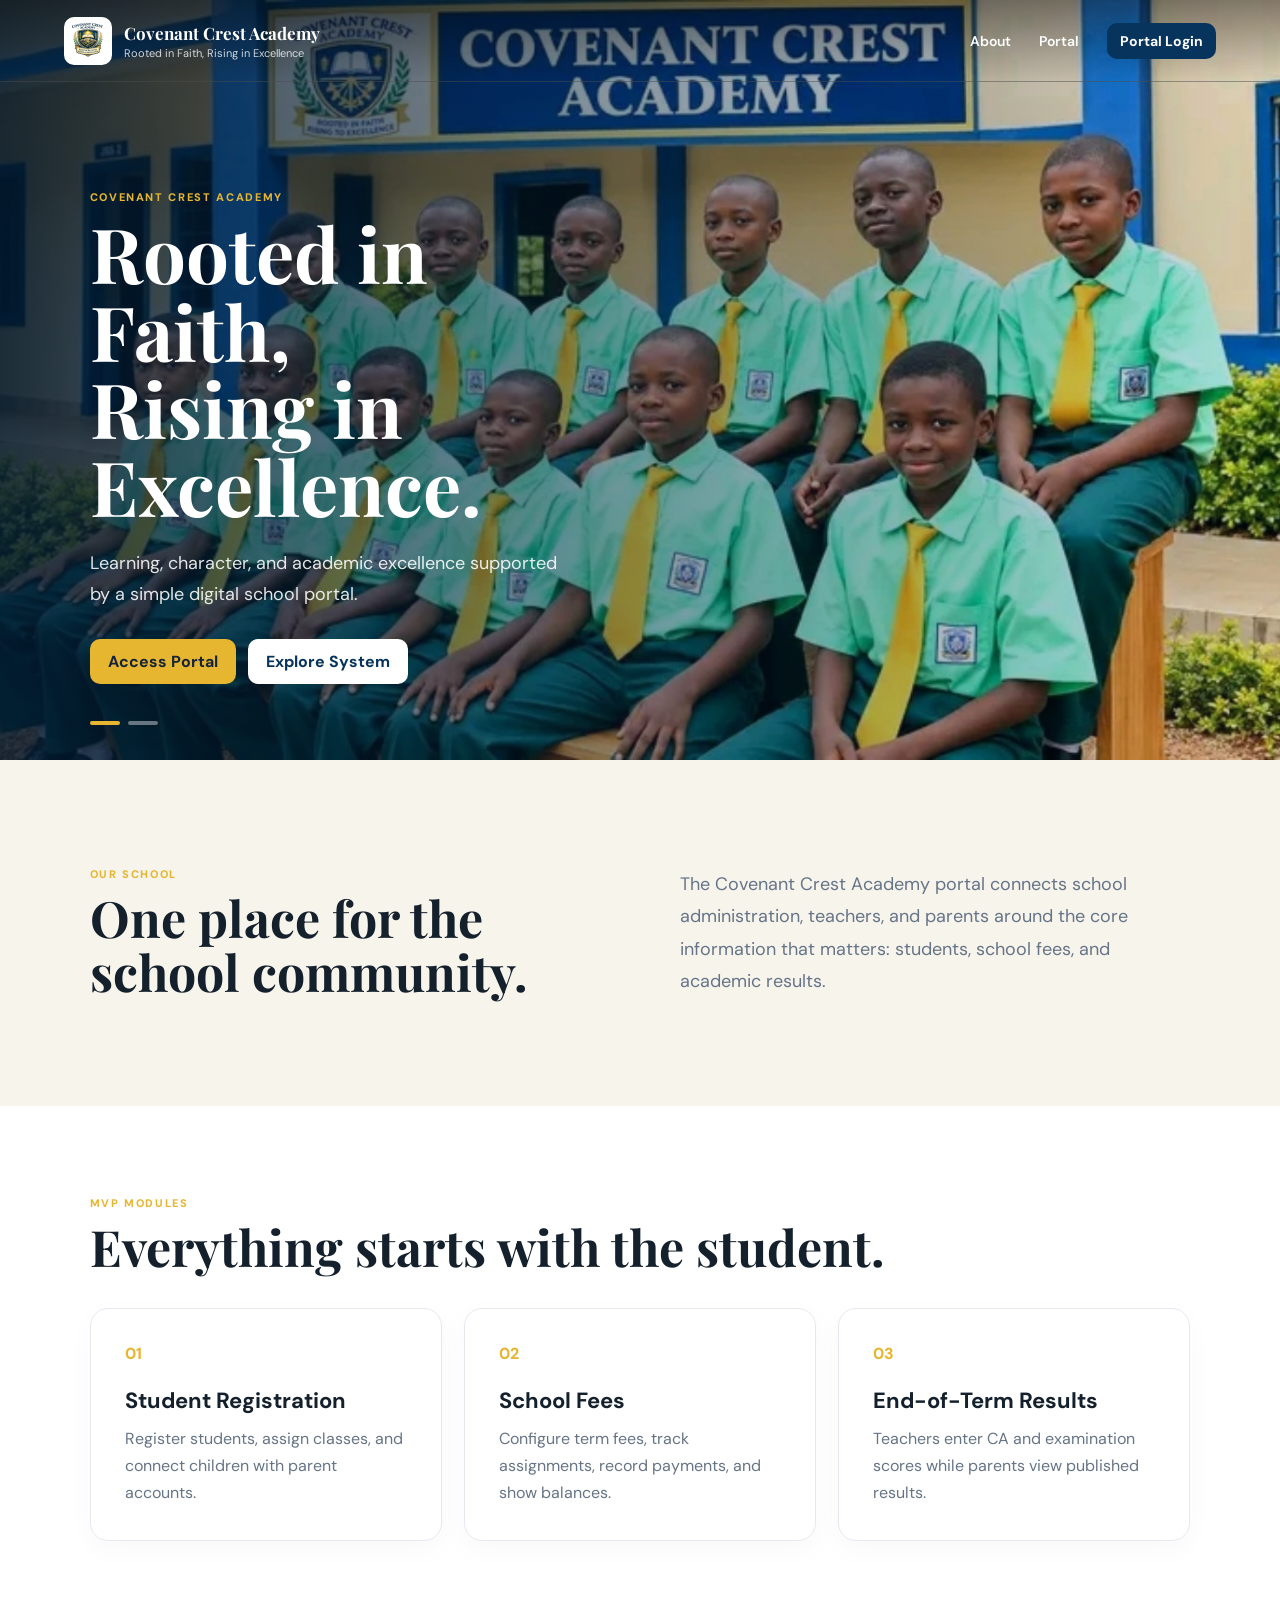
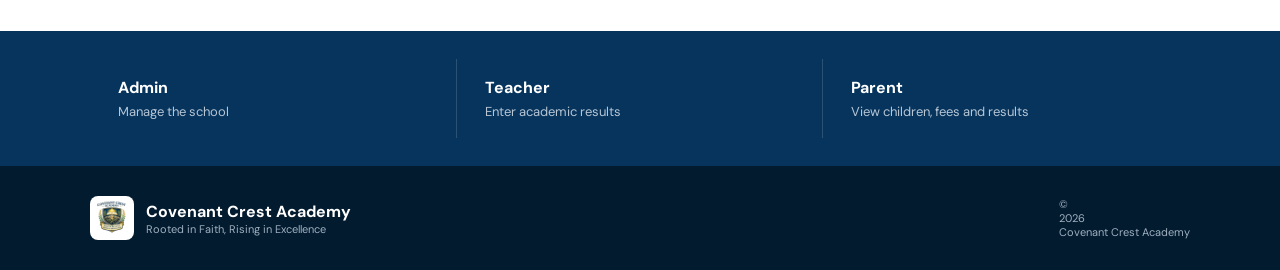
==== index.html @ 93a81a93 "second commit" ====
<!doctype html>
<html lang="en">
<head>
  <meta charset="UTF-8">
  <meta name="viewport" content="width=device-width, initial-scale=1.0">
  <meta name="description" content="Covenant Crest Academy — Rooted in Faith, Rising in Excellence.">
  <title>Covenant Crest Academy</title>
  <link rel="stylesheet" href="./src/css/styles.css">
</head>
<body>
  <header class="site-header">
    <a class="brand" href="./index.html">
      <img src="./public/images/logo.jpg" alt="Covenant Crest Academy logo">
      <span>
        <strong>Covenant Crest Academy</strong>
        <small>Rooted in Faith, Rising in Excellence</small>
      </span>
    </a>
    <nav>
      <a href="#about">About</a>
      <a href="#features">Portal</a>
      <a class="btn btn-primary btn-sm" href="./login.html">Portal Login</a>
    </nav>
  </header>

  <main>
    <section class="hero">
      <div class="hero-slides">
        <div class="hero-slide active">
          <img src="./public/images/hero/hero-1.jpg" alt="Covenant Crest Academy students">
        </div>
        <div class="hero-slide">
          <img src="./public/images/hero/hero-2.jpg" alt="Covenant Crest Academy students in class">
        </div>
      </div>
      <div class="hero-overlay"></div>
      <div class="hero-content">
        <p class="eyebrow">Covenant Crest Academy</p>
        <h1>Rooted in Faith,<br>Rising in Excellence.</h1>
        <p>Learning, character, and academic excellence supported by a simple digital school portal.</p>
        <div class="hero-actions">
          <a class="btn btn-gold" href="./login.html">Access Portal</a>
          <a class="btn btn-light" href="#features">Explore System</a>
        </div>
      </div>
      <div class="hero-dots" aria-label="Hero slides">
        <button class="active" data-slide="0" aria-label="Slide 1"></button>
        <button data-slide="1" aria-label="Slide 2"></button>
      </div>
    </section>

    <section id="about" class="section intro">
      <div>
        <p class="eyebrow">Our school</p>
        <h2>One place for the school community.</h2>
      </div>
      <p>The Covenant Crest Academy portal connects school administration, teachers, and parents around the core information that matters: students, school fees, and academic results.</p>
    </section>

    <section id="features" class="section">
      <div class="section-heading">
        <p class="eyebrow">MVP Modules</p>
        <h2>Everything starts with the student.</h2>
      </div>
      <div class="feature-grid">
        <article class="feature-card">
          <span>01</span>
          <h3>Student Registration</h3>
          <p>Register students, assign classes, and connect children with parent accounts.</p>
        </article>
        <article class="feature-card">
          <span>02</span>
          <h3>School Fees</h3>
          <p>Configure term fees, track assignments, record payments, and show balances.</p>
        </article>
        <article class="feature-card">
          <span>03</span>
          <h3>End-of-Term Results</h3>
          <p>Teachers enter CA and examination scores while parents view published results.</p>
        </article>
      </div>
    </section>

    <section class="section role-strip">
      <div>
        <strong>Admin</strong>
        <span>Manage the school</span>
      </div>
      <div>
        <strong>Teacher</strong>
        <span>Enter academic results</span>
      </div>
      <div>
        <strong>Parent</strong>
        <span>View children, fees and results</span>
      </div>
    </section>
  </main>

  <footer class="site-footer">
    <img src="./public/images/logo.jpg" alt="">
    <div>
      <strong>Covenant Crest Academy</strong>
      <span>Rooted in Faith, Rising in Excellence</span>
    </div>
    <span class="footer-copy">© <span id="year"></span> Covenant Crest Academy</span>
  </footer>

  <script type="module">
    document.getElementById("year").textContent = new Date().getFullYear();
    const slides = [...document.querySelectorAll(".hero-slide")];
    const dots = [...document.querySelectorAll(".hero-dots button")];
    let current = 0;
    function showSlide(index) {
      current = index;
      slides.forEach((s, i) => s.classList.toggle("active", i === index));
      dots.forEach((d, i) => d.classList.toggle("active", i === index));
    }
    dots.forEach((dot, i) => dot.addEventListener("click", () => showSlide(i)));
    setInterval(() => showSlide((current + 1) % slides.length), 6000);
  </script>
</body>
</html>
---- src/css/styles.css ----
@import url('https://fonts.googleapis.com/css2?family=DM+Sans:wght@400;500;600;700&family=Playfair+Display:wght@600;700&display=swap');

:root{
  --navy:#06345d; --navy-2:#092b49; --blue:#0d5ca8; --gold:#e7b631;
  --gold-2:#f4d36b; --green:#16815d; --cream:#f7f4ec; --ink:#14202c;
  --muted:#667487; --line:#e5e9ef; --white:#fff; --danger:#b42318;
  --shadow:0 18px 50px rgba(6,52,93,.10); --radius:18px;
}
*{box-sizing:border-box}
html{scroll-behavior:smooth}
body{margin:0;font-family:"DM Sans",sans-serif;color:var(--ink);background:#fff}
a{text-decoration:none;color:inherit}
button,input,select,textarea{font:inherit}
button{cursor:pointer}
.site-header{height:82px;display:flex;align-items:center;justify-content:space-between;padding:0 5vw;border-bottom:1px solid rgba(255,255,255,.15);position:absolute;top:0;left:0;right:0;z-index:20;color:#fff;background:linear-gradient(180deg,rgba(0,0,0,.42),transparent)}
.brand,.auth-brand,.sidebar-brand{display:flex;align-items:center;gap:12px}
.brand img{width:48px;height:48px;object-fit:cover;border-radius:10px}
.brand strong{display:block;font-family:"Playfair Display",serif;font-size:17px}
.brand small{display:block;font-size:11px;opacity:.8;margin-top:2px}
.site-header nav{display:flex;align-items:center;gap:28px;font-size:14px;font-weight:600}
.btn{border:0;border-radius:10px;padding:12px 18px;font-weight:700;display:inline-flex;justify-content:center;align-items:center;gap:8px;transition:.2s}
.btn:hover{transform:translateY(-1px)}
.btn-sm{padding:9px 13px}
.btn-block{width:100%}
.btn-primary{background:var(--navy);color:#fff}
.btn-gold{background:var(--gold);color:#152438}
.btn-light{background:#fff;color:var(--navy)}
.hero{height:min(760px,88vh);min-height:620px;position:relative;overflow:hidden;background:var(--navy)}
.hero-slides,.hero-slide,.hero-slide img{position:absolute;inset:0;width:100%;height:100%}
.hero-slide{opacity:0;transition:opacity .7s ease}
.hero-slide.active{opacity:1}
.hero-slide img{object-fit:cover;object-position:center}
.hero-overlay{position:absolute;inset:0;background:linear-gradient(90deg,rgba(2,26,48,.86),rgba(2,26,48,.46) 48%,rgba(2,26,48,.12))}
.hero-content{position:relative;z-index:3;max-width:650px;padding:190px 7vw 80px;color:#fff}
.eyebrow{text-transform:uppercase;letter-spacing:.15em;font-size:11px;font-weight:800;color:var(--gold);margin:0 0 10px}
.hero h1{font:700 clamp(44px,6vw,76px)/1.02 "Playfair Display",serif;margin:0 0 24px}
.hero p:not(.eyebrow){font-size:18px;line-height:1.7;max-width:580px;color:rgba(255,255,255,.88)}
.hero-actions{display:flex;gap:12px;margin-top:30px}
.hero-dots{position:absolute;z-index:5;bottom:35px;left:7vw;display:flex;gap:8px}
.hero-dots button{width:30px;height:4px;border:0;border-radius:20px;background:rgba(255,255,255,.4);padding:0}
.hero-dots button.active{background:var(--gold)}
.section{padding:90px 7vw}
.intro{display:grid;grid-template-columns:1fr 1fr;gap:80px;align-items:center;background:var(--cream)}
.intro h2,.section-heading h2{font:700 clamp(32px,4vw,50px)/1.08 "Playfair Display",serif;margin:0}
.intro>p{font-size:18px;line-height:1.8;color:var(--muted)}
.section-heading{margin-bottom:34px}
.section-heading.compact{margin:40px 0 20px}
.feature-grid{display:grid;grid-template-columns:repeat(3,1fr);gap:22px}
.feature-card{border:1px solid var(--line);border-radius:var(--radius);padding:34px;box-shadow:0 8px 28px rgba(0,0,0,.03)}
.feature-card>span{color:var(--gold);font-weight:800}
.feature-card h3{font-size:22px;margin:22px 0 10px}
.feature-card p{color:var(--muted);line-height:1.7;margin:0}
.role-strip{padding-top:28px;padding-bottom:28px;background:var(--navy);color:#fff;display:grid;grid-template-columns:repeat(3,1fr)}
.role-strip div{padding:18px 28px;border-right:1px solid rgba(255,255,255,.15)}
.role-strip div:last-child{border:0}
.role-strip strong,.role-strip span{display:block}
.role-strip span{color:#b7c6d5;font-size:13px;margin-top:5px}
.site-footer{background:#031b2f;color:#fff;padding:30px 7vw;display:flex;align-items:center;gap:12px}
.site-footer img{width:44px;height:44px;object-fit:cover;border-radius:8px}
.site-footer strong,.site-footer span{display:block}
.site-footer span{font-size:11px;color:#9fb0c0}
.footer-copy{margin-left:auto!important}
.auth-page{min-height:100vh;background:linear-gradient(135deg,#031b2f,#0b4d80);display:grid;place-items:center;padding:24px}
.auth-shell{width:min(430px,100%)}
.auth-brand{justify-content:center;margin-bottom:20px}
.auth-brand img{width:100px;height:100px;border-radius:18px;object-fit:cover}
.auth-card{background:#fff;border-radius:22px;padding:38px;box-shadow:var(--shadow)}
.auth-card h1{font:700 38px "Playfair Display",serif;margin:0 0 8px}
.muted{color:var(--muted)}
form{display:grid;gap:16px}
label{font-size:13px;font-weight:700;display:grid;gap:7px}
input,select,textarea{width:100%;border:1px solid #d9e0e7;border-radius:10px;padding:12px 13px;outline:none;background:#fff;color:var(--ink)}
input:focus,select:focus,textarea:focus{border-color:var(--blue);box-shadow:0 0 0 3px rgba(13,92,168,.08)}
.form-message{min-height:20px;font-size:13px;margin-top:10px}
.form-message.error{color:var(--danger)}
.form-message.success{color:var(--green)}
.back-link{display:block;text-align:center;margin-top:20px;font-size:13px;color:var(--muted)}
.app-body{background:#f5f7fa}
.app-shell{display:flex;min-height:100vh}
.sidebar{width:250px;background:var(--navy-2);color:#fff;padding:22px 16px;position:fixed;inset:0 auto 0 0;display:flex;flex-direction:column;z-index:30}
.sidebar-brand{padding:6px 8px 28px;border-bottom:1px solid rgba(255,255,255,.1);font-weight:800;line-height:1.2}
.sidebar-brand img{width:45px;height:45px;object-fit:cover;border-radius:9px}
.sidebar nav{padding-top:22px;display:grid;gap:5px}
.sidebar nav a{padding:12px 13px;border-radius:9px;color:#b8c8d7;font-size:14px;font-weight:600}
.sidebar nav a:hover,.sidebar nav a.active{background:rgba(255,255,255,.1);color:#fff}
.sidebar-logout{margin-top:auto;background:transparent;border:1px solid rgba(255,255,255,.15);color:#fff;border-radius:9px;padding:11px}
.app-main{margin-left:250px;min-width:0;flex:1}
.app-header{min-height:92px;background:#fff;border-bottom:1px solid var(--line);padding:18px 34px;display:flex;align-items:center;gap:16px;position:sticky;top:0;z-index:20}
.app-header h1{font:700 28px "Playfair Display",serif;margin:0}
.app-header .eyebrow{margin-bottom:3px}
.user-chip{margin-left:auto;text-align:right}
.user-chip span,.user-chip small{display:block}
.user-chip span{font-weight:700}
.user-chip small{font-size:10px;color:var(--muted);letter-spacing:.1em}
.icon-button{display:none;border:0;background:transparent;font-size:22px}
.app-content{padding:34px;max-width:1400px}
.welcome{background:linear-gradient(110deg,#06345d,#0c5b9e);border-radius:20px;color:#fff;padding:30px 34px;display:flex;justify-content:space-between;align-items:center;margin-bottom:24px}
.welcome h2{font:700 32px "Playfair Display",serif;margin:0 0 8px}
.welcome p:not(.eyebrow){color:#d9e7f3;margin:0}
.welcome img{width:72px;height:72px;border-radius:14px;object-fit:cover}
.stat-grid{display:grid;grid-template-columns:repeat(3,1fr);gap:18px}
.stat-card{background:#fff;border:1px solid var(--line);border-radius:16px;padding:25px}
.stat-card span{color:var(--muted);font-size:13px}.stat-card strong{display:block;font-size:34px;margin-top:9px}
.quick-grid,.student-grid,.fee-grid{display:grid;grid-template-columns:repeat(3,1fr);gap:18px}
.quick-card,.student-card,.fee-card{background:#fff;border:1px solid var(--line);border-radius:16px;padding:24px}
.quick-card span{display:block;color:var(--muted);font-size:13px}.quick-card strong{display:block;margin-top:15px}
.student-card{display:flex;gap:15px;align-items:center}.avatar{width:48px;height:48px;border-radius:50%;display:grid;place-items:center;background:#e8f0f7;color:var(--navy);font-weight:800}
.student-card h3,.fee-card h3{margin:0 0 5px}.student-card p,.student-card small,.fee-card small{color:var(--muted);margin:0;font-size:12px}
.fee-card{display:grid;gap:10px}.fee-row{display:flex;justify-content:space-between;padding-top:9px;border-top:1px solid var(--line)}.fee-row.balance strong{color:var(--navy)}
.page-actions{display:flex;justify-content:space-between;align-items:center;margin-bottom:24px}
.page-actions h2{font:700 32px "Playfair Display",serif;margin:0}
.table-wrap{background:#fff;border:1px solid var(--line);border-radius:16px;overflow:auto}
table{width:100%;border-collapse:collapse;min-width:650px}
th,td{text-align:left;padding:15px 17px;border-bottom:1px solid var(--line);font-size:13px}
th{background:#f8fafc;color:var(--muted);font-size:11px;text-transform:uppercase;letter-spacing:.07em}
tr:last-child td{border-bottom:0}
.status{padding:5px 8px;border-radius:20px;background:#eef2f6;font-size:11px;font-weight:800}.status.success,.status.paid{background:#e8f7ef;color:#16724c}.status.failed{background:#fcebea;color:#a31b13}
.result-form{background:#fff;border:1px solid var(--line);border-radius:18px;padding:26px;max-width:760px;grid-template-columns:1fr 1fr}
.result-form label:nth-of-type(7),.result-form button,.result-form #result-message{grid-column:1/-1}
.empty-state{padding:40px;background:#fff;border:1px dashed #ccd5de;border-radius:16px;color:var(--muted);text-align:center}
.modal-backdrop{position:fixed;inset:0;background:rgba(0,0,0,.55);display:grid;place-items:center;padding:20px;z-index:100}
.modal{position:relative;background:#fff;border-radius:20px;padding:30px;width:min(560px,100%);max-height:90vh;overflow:auto}
.modal h2{font:700 30px "Playfair Display",serif;margin:0 0 20px}
.modal-close{position:absolute;top:15px;right:17px;border:0;background:transparent;font-size:26px;color:var(--muted)}
@media(max-width:850px){
  .site-header{padding:0 20px}.site-header nav a:not(.btn){display:none}
  .hero-content{padding:170px 24px 70px}.hero h1{font-size:48px}.hero{min-height:650px}
  .section{padding:65px 24px}.intro{grid-template-columns:1fr;gap:20px}.feature-grid{grid-template-columns:1fr}
  .role-strip{grid-template-columns:1fr}.role-strip div{border-right:0;border-bottom:1px solid rgba(255,255,255,.15)}
  .site-footer{padding:25px 24px}.footer-copy{display:none!important}
  .sidebar{transform:translateX(-100%);transition:.25s}.sidebar.open{transform:translateX(0)}
  .app-main{margin-left:0}.icon-button{display:block}.app-header{padding:16px 18px}
  .app-content{padding:20px}.stat-grid,.quick-grid,.student-grid,.fee-grid{grid-template-columns:1fr}
  .result-form{grid-template-columns:1fr}.result-form label:nth-of-type(7),.result-form button,.result-form #result-message{grid-column:auto}
  .welcome{padding:24px}.welcome img{display:none}
}
@media(max-width:520px){
  .brand span{display:none}.hero-actions{flex-direction:column;align-items:stretch}
  .auth-card{padding:28px 22px}.page-actions{align-items:flex-start;gap:15px;flex-direction:column}
}
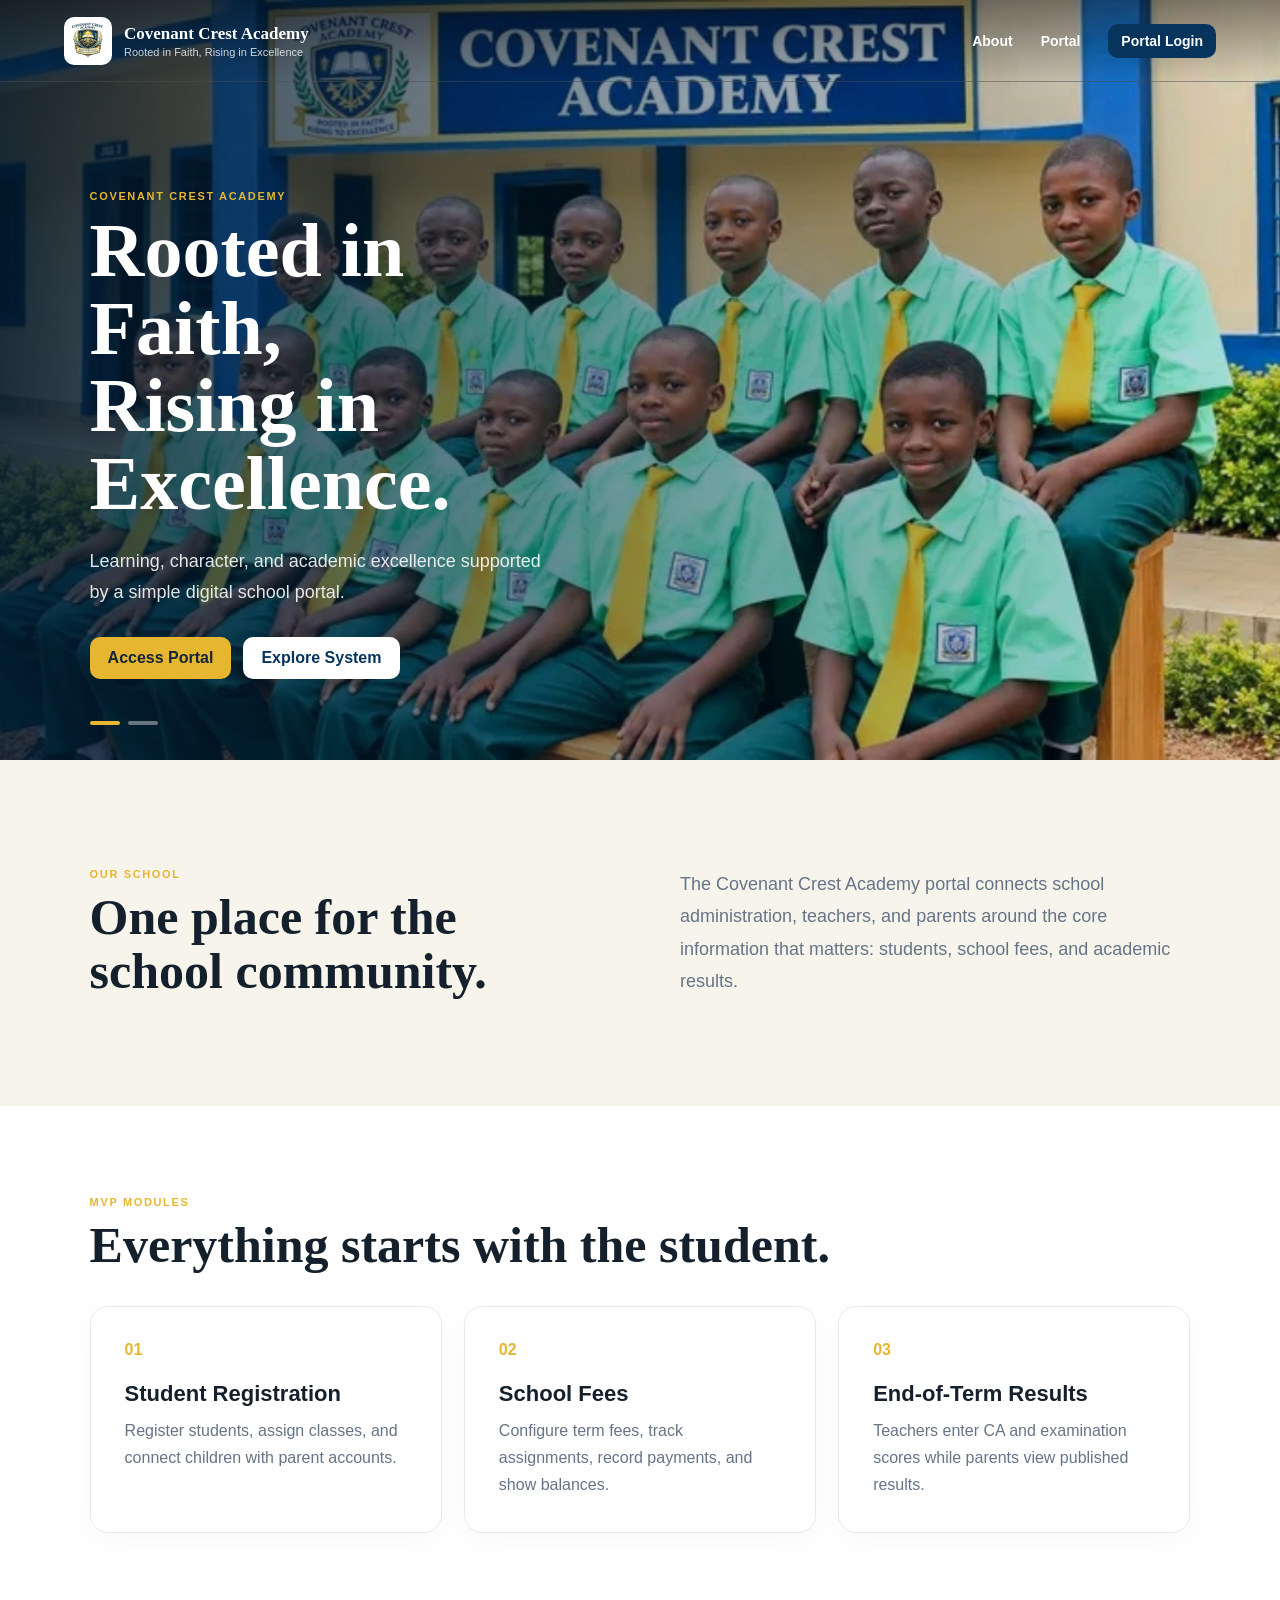
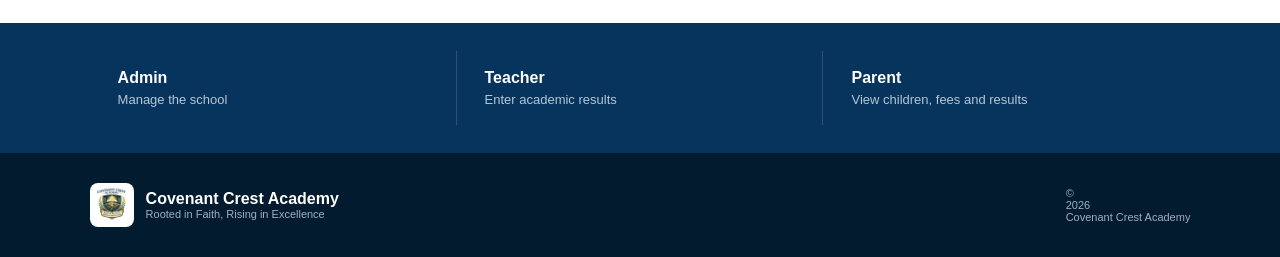
==== commit 73ec0467: "Optimize site-wide page loading" ====
--- a/index.html
+++ b/index.html
@@ -10,7 +10,7 @@
 <body>
   <header class="site-header">
     <a class="brand" href="./index.html">
-      <img src="./public/images/logo.jpg" alt="Covenant Crest Academy logo">
+      <img src="./public/images/logo.jpg" alt="Covenant Crest Academy logo" decoding="async">
       <span>
         <strong>Covenant Crest Academy</strong>
         <small>Rooted in Faith, Rising in Excellence</small>
@@ -27,10 +27,10 @@
     <section class="hero">
       <div class="hero-slides">
         <div class="hero-slide active">
-          <img src="./public/images/hero/hero-1.jpg" alt="Covenant Crest Academy students">
+          <img src="./public/images/hero/hero-1.jpg" alt="Covenant Crest Academy students" fetchpriority="high" decoding="async">
         </div>
         <div class="hero-slide">
-          <img src="./public/images/hero/hero-2.jpg" alt="Covenant Crest Academy students in class">
+          <img src="./public/images/hero/hero-2.jpg" alt="Covenant Crest Academy students in class" loading="lazy" decoding="async">
         </div>
       </div>
       <div class="hero-overlay"></div>
@@ -98,7 +98,7 @@
   </main>
 
   <footer class="site-footer">
-    <img src="./public/images/logo.jpg" alt="">
+    <img src="./public/images/logo.jpg" alt="" decoding="async">
     <div>
       <strong>Covenant Crest Academy</strong>
       <span>Rooted in Faith, Rising in Excellence</span>
--- a/src/css/styles.css
+++ b/src/css/styles.css
@@ -1,5 +1,3 @@
-@import url('https://fonts.googleapis.com/css2?family=DM+Sans:wght@400;500;600;700&family=Playfair+Display:wght@600;700&display=swap');
-
 :root{
   --navy:#06345d; --navy-2:#092b49; --blue:#0d5ca8; --gold:#e7b631;
   --gold-2:#f4d36b; --green:#16815d; --cream:#f7f4ec; --ink:#14202c;
@@ -8,14 +6,14 @@
 }
 *{box-sizing:border-box}
 html{scroll-behavior:smooth}
-body{margin:0;font-family:"DM Sans",sans-serif;color:var(--ink);background:#fff}
+body{margin:0;font-family:Arial, Helvetica, sans-serif;color:var(--ink);background:#fff}
 a{text-decoration:none;color:inherit}
 button,input,select,textarea{font:inherit}
 button{cursor:pointer}
 .site-header{height:82px;display:flex;align-items:center;justify-content:space-between;padding:0 5vw;border-bottom:1px solid rgba(255,255,255,.15);position:absolute;top:0;left:0;right:0;z-index:20;color:#fff;background:linear-gradient(180deg,rgba(0,0,0,.42),transparent)}
 .brand,.auth-brand,.sidebar-brand{display:flex;align-items:center;gap:12px}
 .brand img{width:48px;height:48px;object-fit:cover;border-radius:10px}
-.brand strong{display:block;font-family:"Playfair Display",serif;font-size:17px}
+.brand strong{display:block;font-family:Georgia, "Times New Roman", serif;font-size:17px}
 .brand small{display:block;font-size:11px;opacity:.8;margin-top:2px}
 .site-header nav{display:flex;align-items:center;gap:28px;font-size:14px;font-weight:600}
 .btn{border:0;border-radius:10px;padding:12px 18px;font-weight:700;display:inline-flex;justify-content:center;align-items:center;gap:8px;transition:.2s}
@@ -33,7 +31,7 @@
 .hero-overlay{position:absolute;inset:0;background:linear-gradient(90deg,rgba(2,26,48,.86),rgba(2,26,48,.46) 48%,rgba(2,26,48,.12))}
 .hero-content{position:relative;z-index:3;max-width:650px;padding:190px 7vw 80px;color:#fff}
 .eyebrow{text-transform:uppercase;letter-spacing:.15em;font-size:11px;font-weight:800;color:var(--gold);margin:0 0 10px}
-.hero h1{font:700 clamp(44px,6vw,76px)/1.02 "Playfair Display",serif;margin:0 0 24px}
+.hero h1{font:700 clamp(44px,6vw,76px)/1.02 Georgia, "Times New Roman", serif;margin:0 0 24px}
 .hero p:not(.eyebrow){font-size:18px;line-height:1.7;max-width:580px;color:rgba(255,255,255,.88)}
 .hero-actions{display:flex;gap:12px;margin-top:30px}
 .hero-dots{position:absolute;z-index:5;bottom:35px;left:7vw;display:flex;gap:8px}
@@ -41,7 +39,7 @@
 .hero-dots button.active{background:var(--gold)}
 .section{padding:90px 7vw}
 .intro{display:grid;grid-template-columns:1fr 1fr;gap:80px;align-items:center;background:var(--cream)}
-.intro h2,.section-heading h2{font:700 clamp(32px,4vw,50px)/1.08 "Playfair Display",serif;margin:0}
+.intro h2,.section-heading h2{font:700 clamp(32px,4vw,50px)/1.08 Georgia, "Times New Roman", serif;margin:0}
 .intro>p{font-size:18px;line-height:1.8;color:var(--muted)}
 .section-heading{margin-bottom:34px}
 .section-heading.compact{margin:40px 0 20px}
@@ -65,7 +63,7 @@
 .auth-brand{justify-content:center;margin-bottom:20px}
 .auth-brand img{width:100px;height:100px;border-radius:18px;object-fit:cover}
 .auth-card{background:#fff;border-radius:22px;padding:38px;box-shadow:var(--shadow)}
-.auth-card h1{font:700 38px "Playfair Display",serif;margin:0 0 8px}
+.auth-card h1{font:700 38px Georgia, "Times New Roman", serif;margin:0 0 8px}
 .muted{color:var(--muted)}
 form{display:grid;gap:16px}
 label{font-size:13px;font-weight:700;display:grid;gap:7px}
@@ -86,7 +84,7 @@
 .sidebar-logout{margin-top:auto;background:transparent;border:1px solid rgba(255,255,255,.15);color:#fff;border-radius:9px;padding:11px}
 .app-main{margin-left:250px;min-width:0;flex:1}
 .app-header{min-height:92px;background:#fff;border-bottom:1px solid var(--line);padding:18px 34px;display:flex;align-items:center;gap:16px;position:sticky;top:0;z-index:20}
-.app-header h1{font:700 28px "Playfair Display",serif;margin:0}
+.app-header h1{font:700 28px Georgia, "Times New Roman", serif;margin:0}
 .app-header .eyebrow{margin-bottom:3px}
 .user-chip{margin-left:auto;text-align:right}
 .user-chip span,.user-chip small{display:block}
@@ -95,20 +93,20 @@
 .icon-button{display:none;border:0;background:transparent;font-size:22px}
 .app-content{padding:34px;max-width:1400px}
 .welcome{background:linear-gradient(110deg,#06345d,#0c5b9e);border-radius:20px;color:#fff;padding:30px 34px;display:flex;justify-content:space-between;align-items:center;margin-bottom:24px}
-.welcome h2{font:700 32px "Playfair Display",serif;margin:0 0 8px}
+.welcome h2{font:700 32px Georgia, "Times New Roman", serif;margin:0 0 8px}
 .welcome p:not(.eyebrow){color:#d9e7f3;margin:0}
 .welcome img{width:72px;height:72px;border-radius:14px;object-fit:cover}
 .stat-grid{display:grid;grid-template-columns:repeat(3,1fr);gap:18px}
 .stat-card{background:#fff;border:1px solid var(--line);border-radius:16px;padding:25px}
 .stat-card span{color:var(--muted);font-size:13px}.stat-card strong{display:block;font-size:34px;margin-top:9px}
-.quick-grid,.student-grid,.fee-grid{display:grid;grid-template-columns:repeat(3,1fr);gap:18px}
-.quick-card,.student-card,.fee-card{background:#fff;border:1px solid var(--line);border-radius:16px;padding:24px}
+.quick-grid,.student-grid{display:grid;grid-template-columns:repeat(3,1fr);gap:18px}
+.quick-card,.student-card{background:#fff;border:1px solid var(--line);border-radius:16px;padding:24px}
 .quick-card span{display:block;color:var(--muted);font-size:13px}.quick-card strong{display:block;margin-top:15px}
 .student-card{display:flex;gap:15px;align-items:center}.avatar{width:48px;height:48px;border-radius:50%;display:grid;place-items:center;background:#e8f0f7;color:var(--navy);font-weight:800}
 .student-card h3,.fee-card h3{margin:0 0 5px}.student-card p,.student-card small,.fee-card small{color:var(--muted);margin:0;font-size:12px}
 .fee-card{display:grid;gap:10px}.fee-row{display:flex;justify-content:space-between;padding-top:9px;border-top:1px solid var(--line)}.fee-row.balance strong{color:var(--navy)}
 .page-actions{display:flex;justify-content:space-between;align-items:center;margin-bottom:24px}
-.page-actions h2{font:700 32px "Playfair Display",serif;margin:0}
+.page-actions h2{font:700 32px Georgia, "Times New Roman", serif;margin:0}
 .table-wrap{background:#fff;border:1px solid var(--line);border-radius:16px;overflow:auto}
 table{width:100%;border-collapse:collapse;min-width:650px}
 th,td{text-align:left;padding:15px 17px;border-bottom:1px solid var(--line);font-size:13px}
@@ -120,7 +118,7 @@
 .empty-state{padding:40px;background:#fff;border:1px dashed #ccd5de;border-radius:16px;color:var(--muted);text-align:center}
 .modal-backdrop{position:fixed;inset:0;background:rgba(0,0,0,.55);display:grid;place-items:center;padding:20px;z-index:100}
 .modal{position:relative;background:#fff;border-radius:20px;padding:30px;width:min(560px,100%);max-height:90vh;overflow:auto}
-.modal h2{font:700 30px "Playfair Display",serif;margin:0 0 20px}
+.modal h2{font:700 30px Georgia, "Times New Roman", serif;margin:0 0 20px}
 .modal-close{position:absolute;top:15px;right:17px;border:0;background:transparent;font-size:26px;color:var(--muted)}
 @media(max-width:850px){
   .site-header{padding:0 20px}.site-header nav a:not(.btn){display:none}
@@ -130,7 +128,7 @@
   .site-footer{padding:25px 24px}.footer-copy{display:none!important}
   .sidebar{transform:translateX(-100%);transition:.25s}.sidebar.open{transform:translateX(0)}
   .app-main{margin-left:0}.icon-button{display:block}.app-header{padding:16px 18px}
-  .app-content{padding:20px}.stat-grid,.quick-grid,.student-grid,.fee-grid{grid-template-columns:1fr}
+  .app-content{padding:20px}.stat-grid,.quick-grid,.student-grid{grid-template-columns:1fr}
   .result-form{grid-template-columns:1fr}.result-form label:nth-of-type(7),.result-form button,.result-form #result-message{grid-column:auto}
   .welcome{padding:24px}.welcome img{display:none}
 }
@@ -138,3 +136,24 @@
   .brand span{display:none}.hero-actions{flex-direction:column;align-items:stretch}
   .auth-card{padding:28px 22px}.page-actions{align-items:flex-start;gap:15px;flex-direction:column}
 }
+
+.table-action{border:1px solid var(--line);background:#fff;color:var(--navy);border-radius:7px;padding:6px 10px;font-size:12px;font-weight:700}.table-action:hover{background:#f1f6fa}
+.dashboard-actions{margin-top:24px}
+
+
+.result-toolbar{display:grid;grid-template-columns:repeat(4,1fr);gap:14px;background:#fff;border:1px solid var(--line);border-radius:16px;padding:18px;margin-bottom:22px}
+.result-toolbar label{min-width:0}
+.result-sheet-header,.report-card-head{display:flex;justify-content:space-between;align-items:flex-start;gap:20px;margin-bottom:20px}
+.result-sheet-header h2,.report-card-head h2{font:700 30px Georgia, "Times New Roman", serif;margin:0 0 4px}
+.result-entry-table table{min-width:820px}
+.score-input{min-width:100px;padding:9px 10px}
+.result-summary-form{margin-top:18px;background:#fff;border:1px solid var(--line);border-radius:16px;padding:20px;display:grid;grid-template-columns:1fr auto;gap:16px;align-items:end}
+.result-summary-form .form-message{grid-column:1/-1;margin:0}
+.report-card{background:#fff;border:1px solid var(--line);border-radius:18px;padding:24px;margin-bottom:20px}
+.report-stat{background:#edf6f2;border-radius:14px;padding:13px 18px;text-align:right}
+.report-stat span{display:block;color:var(--muted);font-size:11px;text-transform:uppercase;letter-spacing:.08em}
+.report-stat strong{display:block;font-size:26px;color:var(--green);margin-top:3px}
+.report-footer{display:flex;justify-content:space-between;gap:20px;padding-top:18px;margin-top:8px;border-top:1px solid var(--line);font-size:13px;color:var(--muted)}
+.report-footer strong{color:var(--ink)}
+@media(max-width:900px){.result-toolbar{grid-template-columns:1fr 1fr}.result-summary-form{grid-template-columns:1fr}}
+@media(max-width:560px){.result-toolbar{grid-template-columns:1fr}.result-sheet-header,.report-card-head,.report-footer{flex-direction:column}.report-stat{width:100%;text-align:left}}
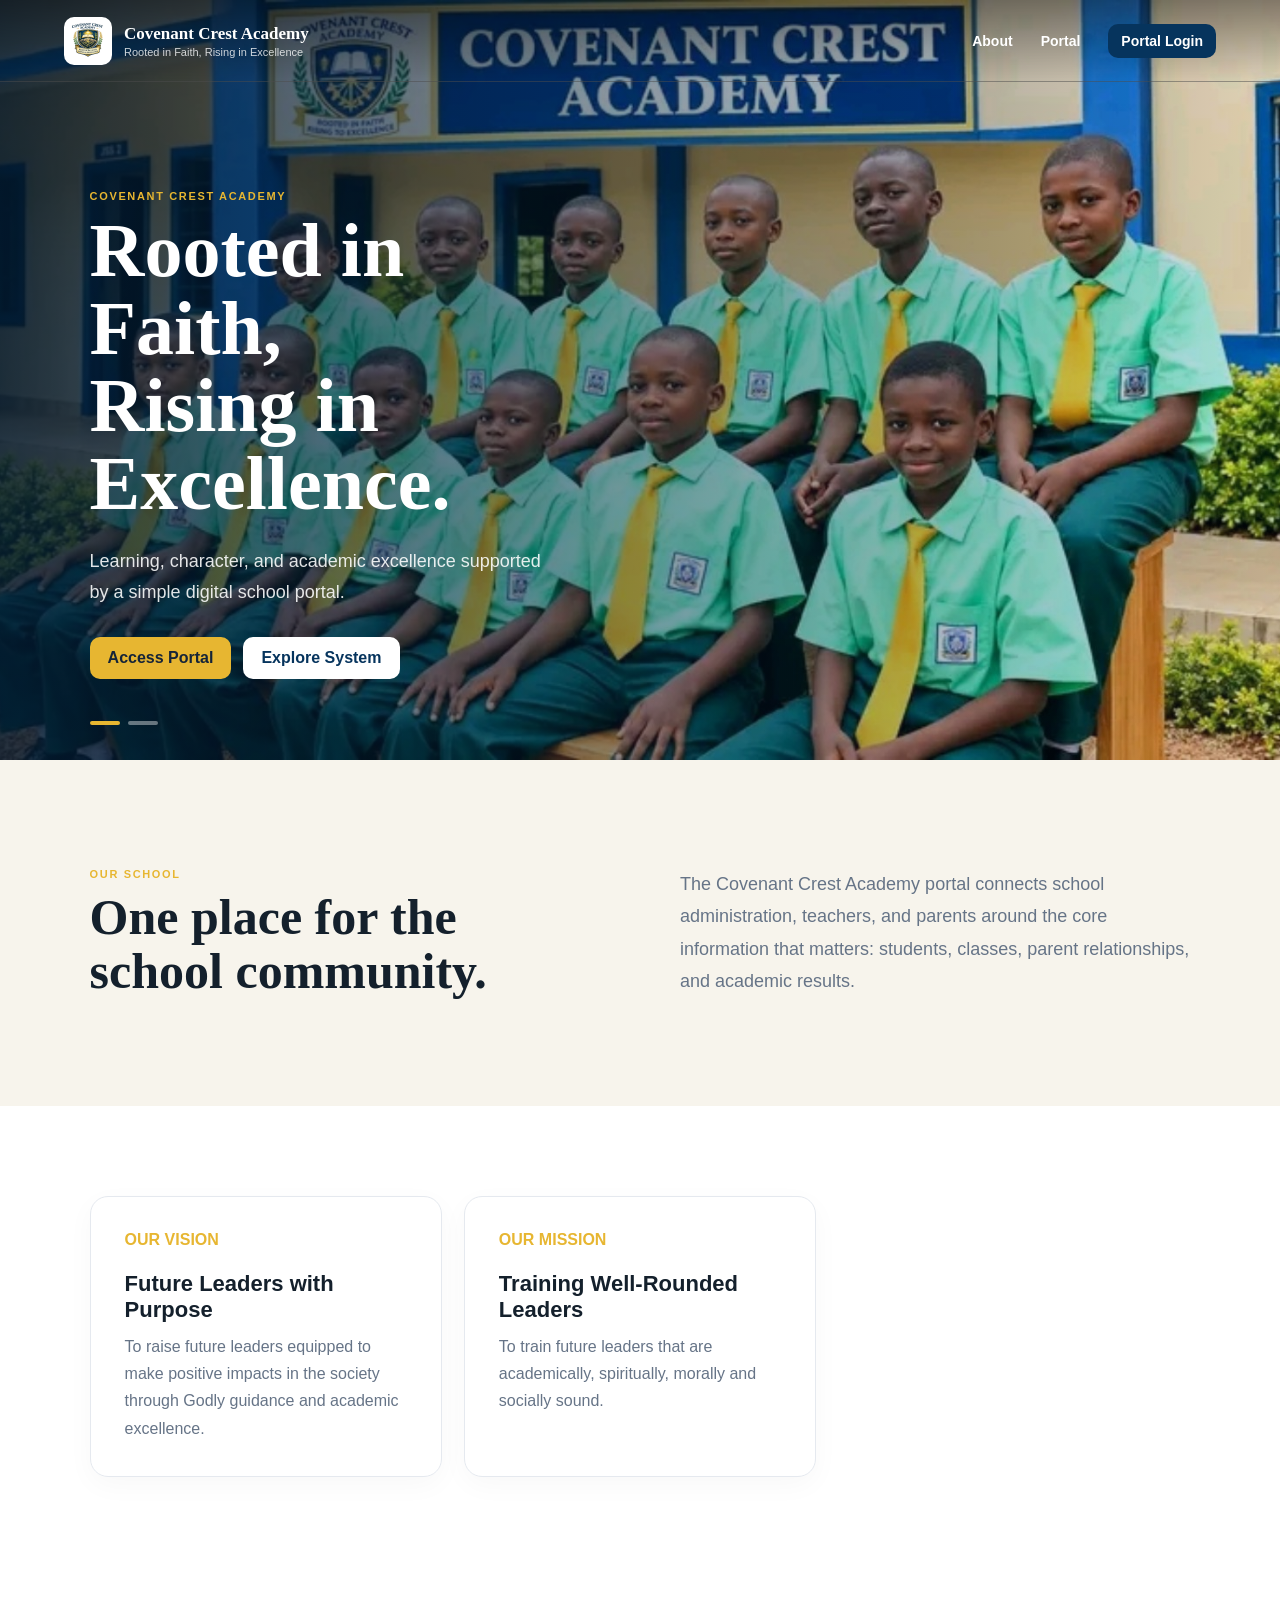
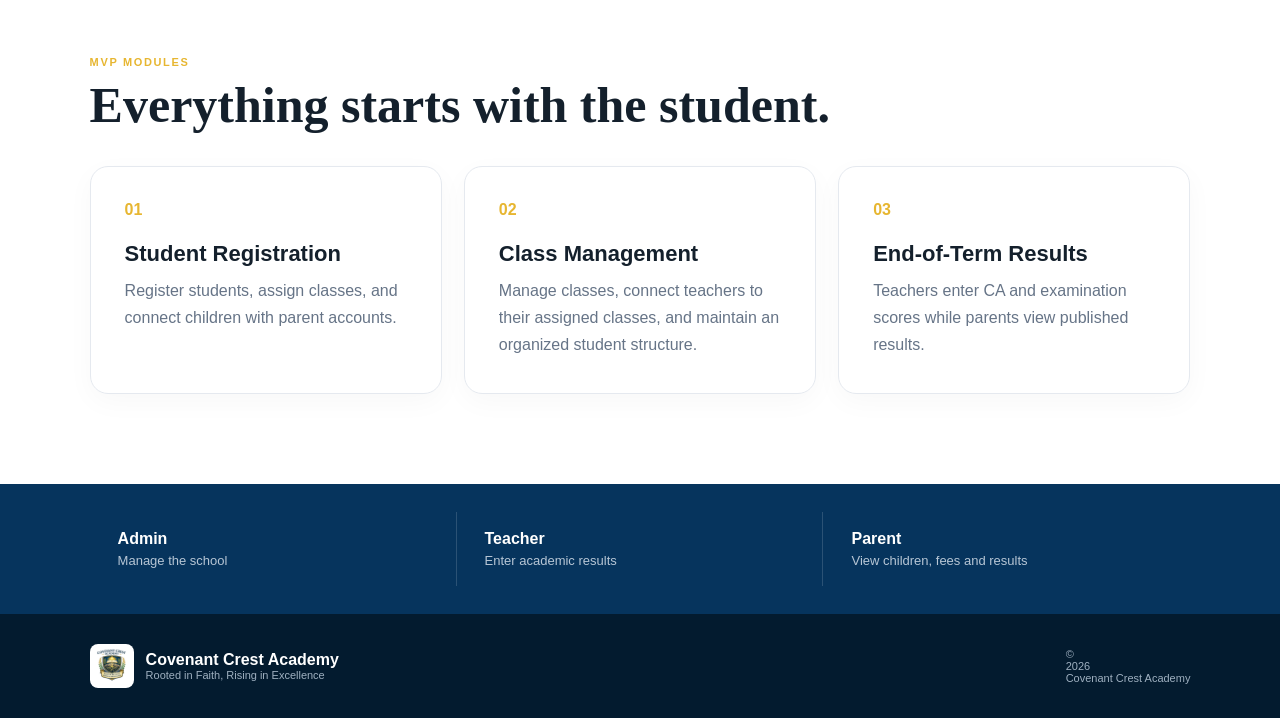
==== commit d97a2fbd: "Add school vision and mission to landing page" ====
--- a/index.html
+++ b/index.html
@@ -54,7 +54,20 @@
         <p class="eyebrow">Our school</p>
         <h2>One place for the school community.</h2>
       </div>
-      <p>The Covenant Crest Academy portal connects school administration, teachers, and parents around the core information that matters: students, school fees, and academic results.</p>
+      <p>The Covenant Crest Academy portal connects school administration, teachers, and parents around the core information that matters: students, classes, parent relationships, and academic results.</p>
+    </section>
+
+    <section class="section feature-grid" aria-label="Our vision and mission">
+      <article class="feature-card">
+        <span>OUR VISION</span>
+        <h3>Future Leaders with Purpose</h3>
+        <p>To raise future leaders equipped to make positive impacts in the society through Godly guidance and academic excellence.</p>
+      </article>
+      <article class="feature-card">
+        <span>OUR MISSION</span>
+        <h3>Training Well-Rounded Leaders</h3>
+        <p>To train future leaders that are academically, spiritually, morally and socially sound.</p>
+      </article>
     </section>
 
     <section id="features" class="section">
@@ -70,8 +83,8 @@
         </article>
         <article class="feature-card">
           <span>02</span>
-          <h3>School Fees</h3>
-          <p>Configure term fees, track assignments, record payments, and show balances.</p>
+          <h3>Class Management</h3>
+          <p>Manage classes, connect teachers to their assigned classes, and maintain an organized student structure.</p>
         </article>
         <article class="feature-card">
           <span>03</span>
--- a/src/css/styles.css
+++ b/src/css/styles.css
@@ -78,6 +78,7 @@
 .sidebar{width:250px;background:var(--navy-2);color:#fff;padding:22px 16px;position:fixed;inset:0 auto 0 0;display:flex;flex-direction:column;z-index:30}
 .sidebar-brand{padding:6px 8px 28px;border-bottom:1px solid rgba(255,255,255,.1);font-weight:800;line-height:1.2}
 .sidebar-brand img{width:45px;height:45px;object-fit:cover;border-radius:9px}
+.sidebar-close{display:none;position:absolute;top:12px;right:12px;width:38px;height:38px;border:0;border-radius:10px;background:rgba(255,255,255,.1);color:#fff;font-size:28px;line-height:1;align-items:center;justify-content:center}.sidebar-close:hover{background:rgba(255,255,255,.18)}
 .sidebar nav{padding-top:22px;display:grid;gap:5px}
 .sidebar nav a{padding:12px 13px;border-radius:9px;color:#b8c8d7;font-size:14px;font-weight:600}
 .sidebar nav a:hover,.sidebar nav a.active{background:rgba(255,255,255,.1);color:#fff}
@@ -126,7 +127,8 @@
   .section{padding:65px 24px}.intro{grid-template-columns:1fr;gap:20px}.feature-grid{grid-template-columns:1fr}
   .role-strip{grid-template-columns:1fr}.role-strip div{border-right:0;border-bottom:1px solid rgba(255,255,255,.15)}
   .site-footer{padding:25px 24px}.footer-copy{display:none!important}
-  .sidebar{transform:translateX(-100%);transition:.25s}.sidebar.open{transform:translateX(0)}
+  .sidebar{transform:translateX(-100%);transition:transform .25s}.sidebar.open{transform:translateX(0)}
+  .sidebar-close{display:flex}.sidebar-overlay{position:fixed;inset:0;background:rgba(0,0,0,.45);opacity:0;visibility:hidden;pointer-events:none;transition:opacity .25s,visibility .25s;z-index:25}.sidebar-overlay.open{opacity:1;visibility:visible;pointer-events:auto}
   .app-main{margin-left:0}.icon-button{display:block}.app-header{padding:16px 18px}
   .app-content{padding:20px}.stat-grid,.quick-grid,.student-grid{grid-template-columns:1fr}
   .result-form{grid-template-columns:1fr}.result-form label:nth-of-type(7),.result-form button,.result-form #result-message{grid-column:auto}
@@ -157,3 +159,46 @@
 .report-footer strong{color:var(--ink)}
 @media(max-width:900px){.result-toolbar{grid-template-columns:1fr 1fr}.result-summary-form{grid-template-columns:1fr}}
 @media(max-width:560px){.result-toolbar{grid-template-columns:1fr}.result-sheet-header,.report-card-head,.report-footer{flex-direction:column}.report-stat{width:100%;text-align:left}}
+
+.section{content-visibility:auto;contain-intrinsic-size:500px;}
+.site-footer{content-visibility:auto;contain-intrinsic-size:120px;}
+
+.teacher-assignment{display:grid;gap:9px}.field-label{font-size:13px;font-weight:700}.teacher-checklist{display:grid;gap:8px;max-height:240px;overflow:auto;border:1px solid var(--line);border-radius:10px;padding:10px}.teacher-option{display:flex;grid-template-columns:none;flex-direction:row;align-items:center;gap:9px;padding:9px 10px;border-radius:8px;background:#f8fafc;font-weight:600}.teacher-option input{width:auto;margin:0}.teacher-option:hover{background:#eef4f8}.empty-state.compact{padding:16px;text-align:left}
+
+/* Teacher dashboard grids and SVG cards */
+.teacher-stat-grid{grid-template-columns:repeat(2,minmax(0,1fr));margin-bottom:4px}
+.teacher-stat-grid .stat-card{position:relative;min-height:170px;padding:28px 30px;overflow:hidden}
+.teacher-stat-grid .stat-icon{position:absolute;right:26px;top:25px;width:46px;height:46px;border-radius:13px;display:grid;place-items:center;background:#edf4fa;color:var(--navy)}
+.teacher-stat-grid .stat-icon svg{width:24px;height:24px}
+.teacher-stat-grid .stat-card span{display:block;padding-top:2px}
+.teacher-stat-grid .stat-card strong{font-size:42px;margin-top:12px}
+.section-heading.compact{display:flex;align-items:end;justify-content:space-between;gap:18px}
+.section-subtitle{margin:0;color:var(--muted);font-size:13px}
+.teacher-class-grid{display:grid;grid-template-columns:repeat(3,minmax(0,1fr));gap:20px;margin-bottom:8px}
+.teacher-class-card{position:relative;display:flex;flex-direction:column;min-width:0;min-height:220px;padding:24px;background:#fff;border:1px solid var(--line);border-radius:18px;box-shadow:0 8px 24px rgba(6,52,93,.06);overflow:hidden;transition:transform .2s,box-shadow .2s,border-color .2s}
+.teacher-class-card::before{content:"";position:absolute;inset:0 0 auto;height:4px;background:linear-gradient(90deg,var(--navy),var(--gold))}
+.teacher-class-card:hover{transform:translateY(-3px);box-shadow:0 14px 32px rgba(6,52,93,.11);border-color:#d6e0e9}
+.class-card-top{display:flex;align-items:center;justify-content:space-between;margin-bottom:22px}
+.class-icon{width:54px;height:54px;border-radius:15px;display:grid;place-items:center;background:#edf4fa;color:var(--navy)}
+.class-icon svg{width:27px;height:27px}
+.class-label{font-size:10px;font-weight:800;letter-spacing:.12em;color:var(--muted)}
+.teacher-class-card h3{margin:0 0 8px;font:700 25px Georgia,"Times New Roman",serif;color:var(--navy)}
+.teacher-class-card p{margin:0;color:var(--muted);font-size:13px}
+.teacher-class-card .class-count{font-weight:700;color:var(--ink)}
+.class-action{display:flex;align-items:center;justify-content:space-between;gap:10px;margin-top:auto;padding:11px 14px;border:1px solid #dbe3ea;border-radius:10px;background:#f8fafc;color:var(--navy);font-size:13px;font-weight:800}
+.class-action:hover{background:#eef4f8;border-color:#cbd8e3}
+@media(max-width:1050px){.teacher-class-grid{grid-template-columns:repeat(2,minmax(0,1fr))}}
+@media(max-width:850px){.teacher-stat-grid{grid-template-columns:1fr}.teacher-class-grid{grid-template-columns:1fr}.section-heading.compact{align-items:flex-start;flex-direction:column}}
+
+/* Result review workflow */
+.result-form-actions{display:flex;gap:10px;flex-wrap:wrap;justify-content:flex-end}
+.review-banner{display:flex;align-items:center;justify-content:space-between;gap:16px;background:#fff8e1;border:1px solid #f0d98b;border-radius:16px;padding:16px 18px;margin-bottom:18px}
+.review-banner strong,.review-banner span{display:block}.review-banner strong{color:#735400;font-size:14px}.review-banner span{color:#806f43;font-size:12px;margin-top:4px}
+.status.review-status{background:#fff3cd;color:#856404}
+.review-modal{width:min(900px,100%);max-height:90vh}
+.review-modal h2{margin-bottom:6px}
+.review-modal .table-wrap{margin:20px 0}
+.review-remark{background:#f8fafc;border:1px solid var(--line);border-radius:12px;padding:14px 16px;margin-top:18px}
+.review-remark p{margin:7px 0 0;color:var(--muted);line-height:1.6}
+.review-footer{display:flex;align-items:center;justify-content:space-between;gap:16px;margin-top:18px;padding-top:16px;border-top:1px solid var(--line)}
+@media(max-width:560px){.result-form-actions{width:100%;flex-direction:column}.result-form-actions .btn{width:100%}.review-banner,.review-footer{align-items:flex-start;flex-direction:column}.review-footer .btn{width:100%}}
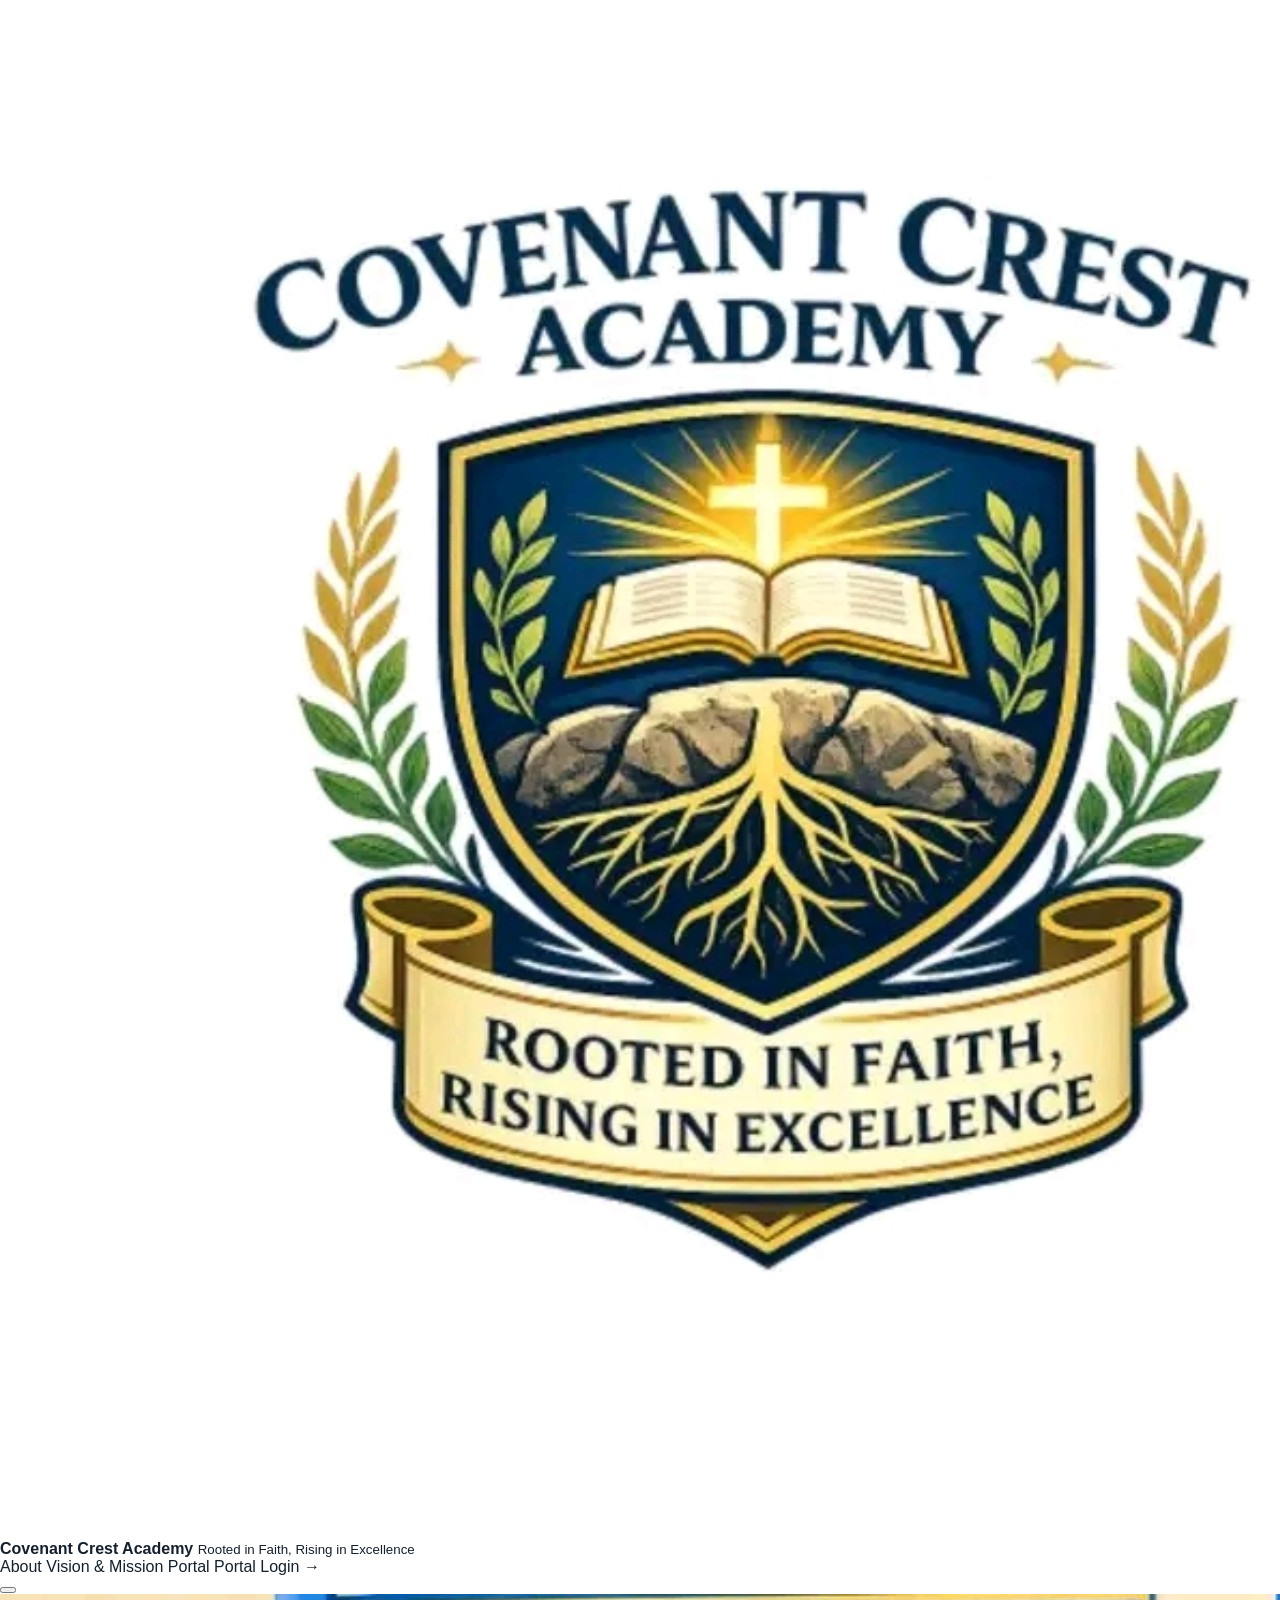
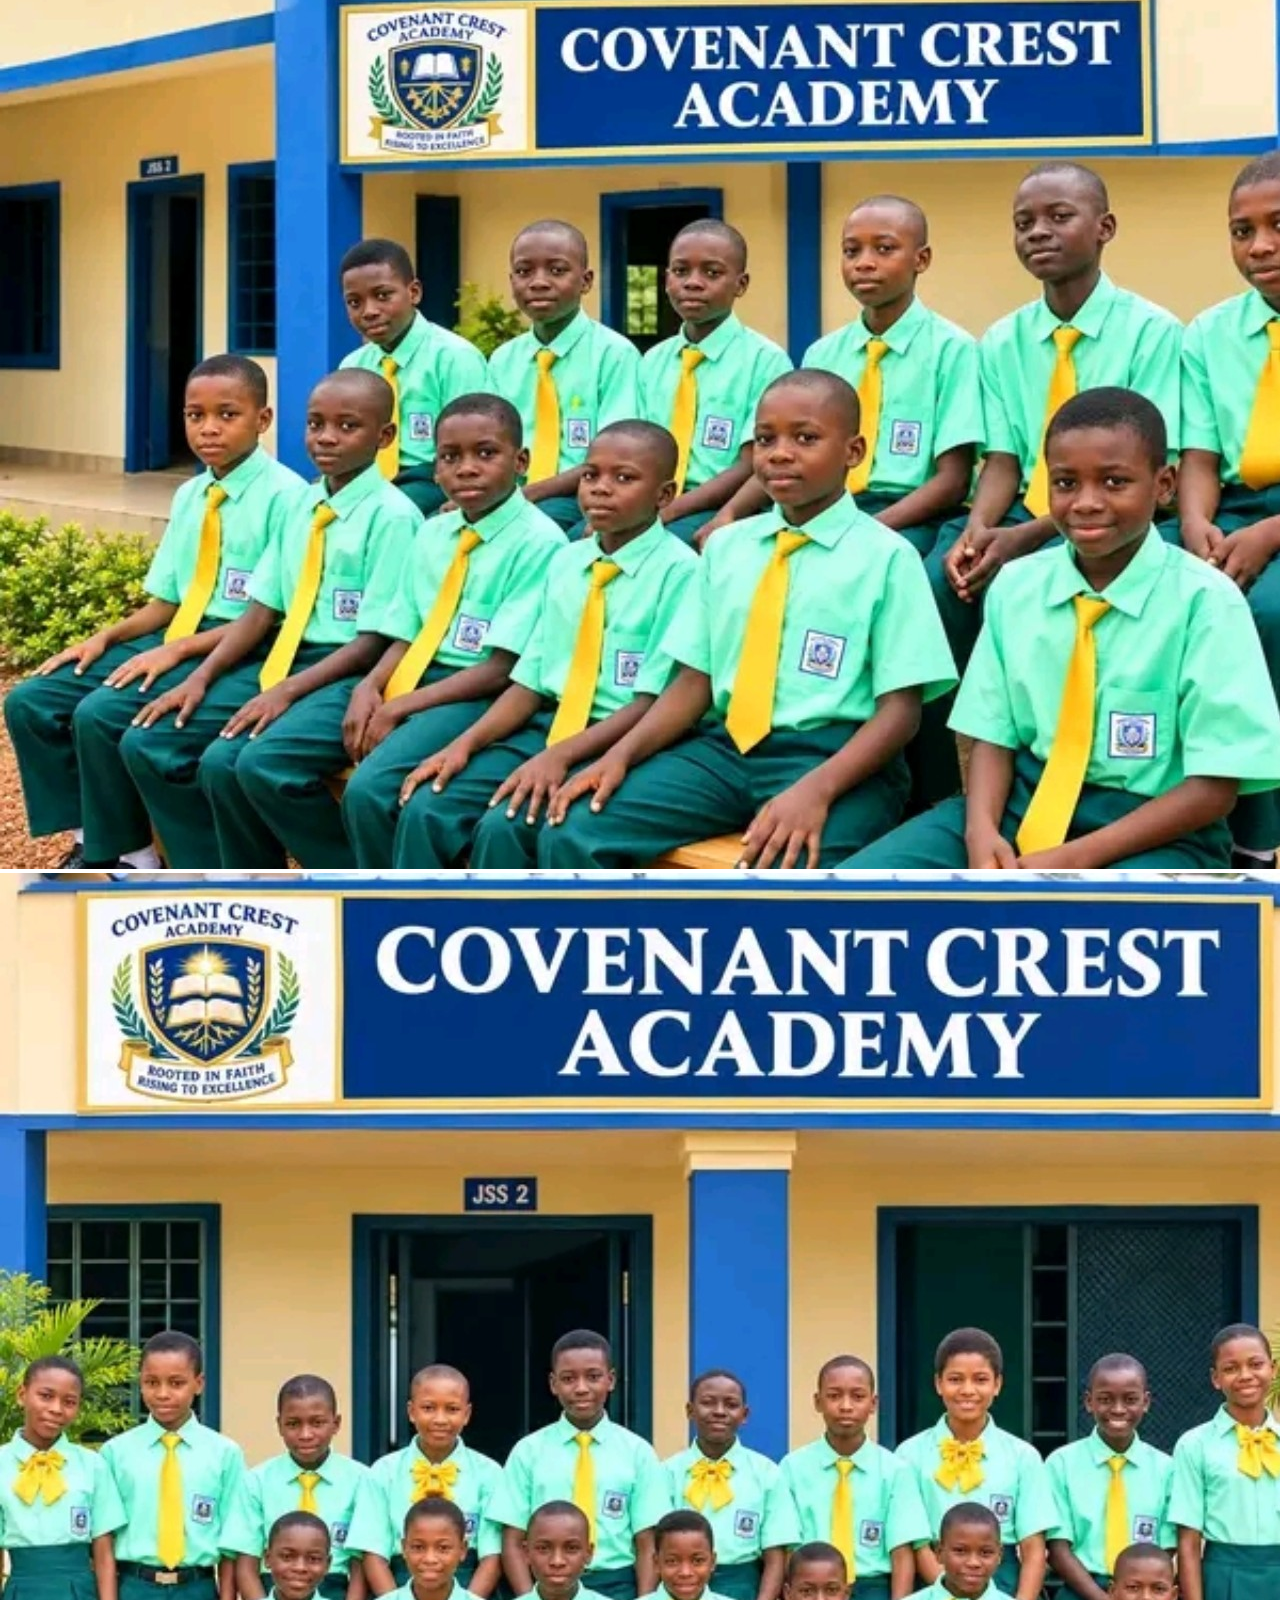
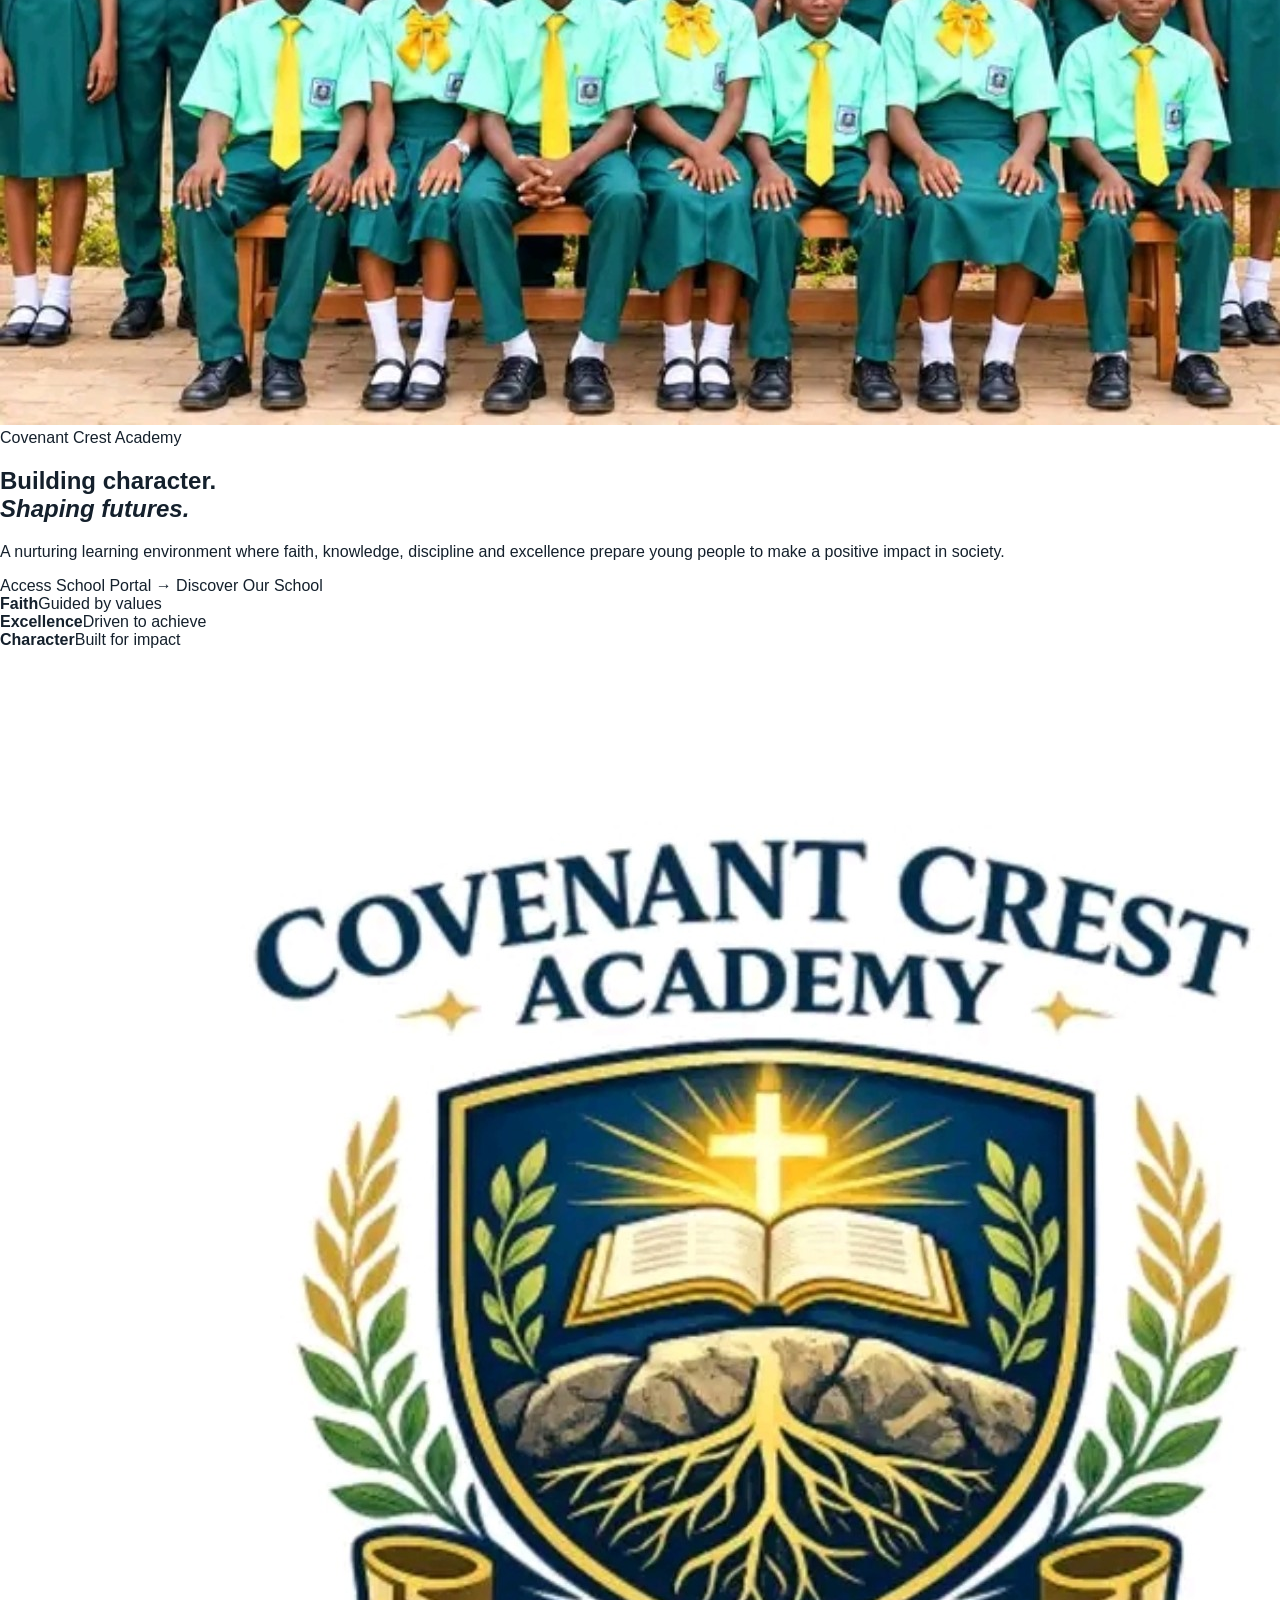
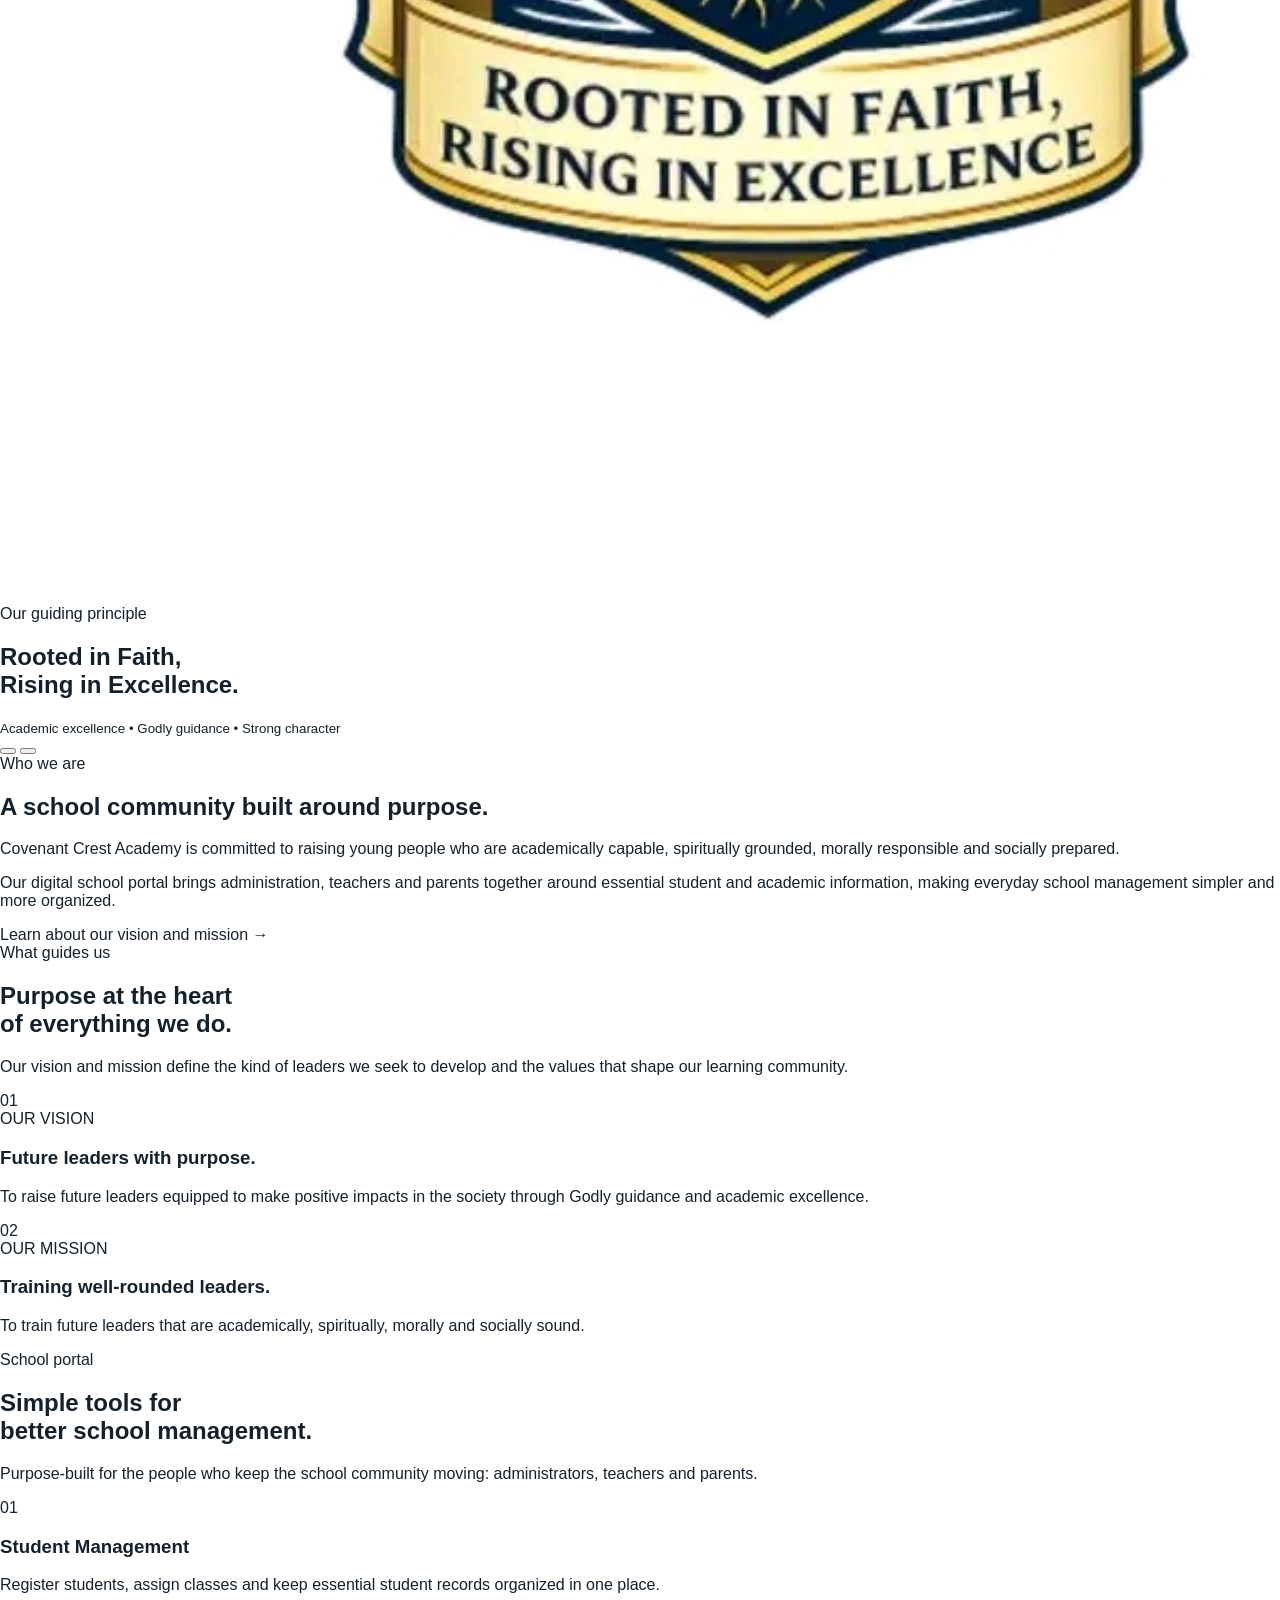
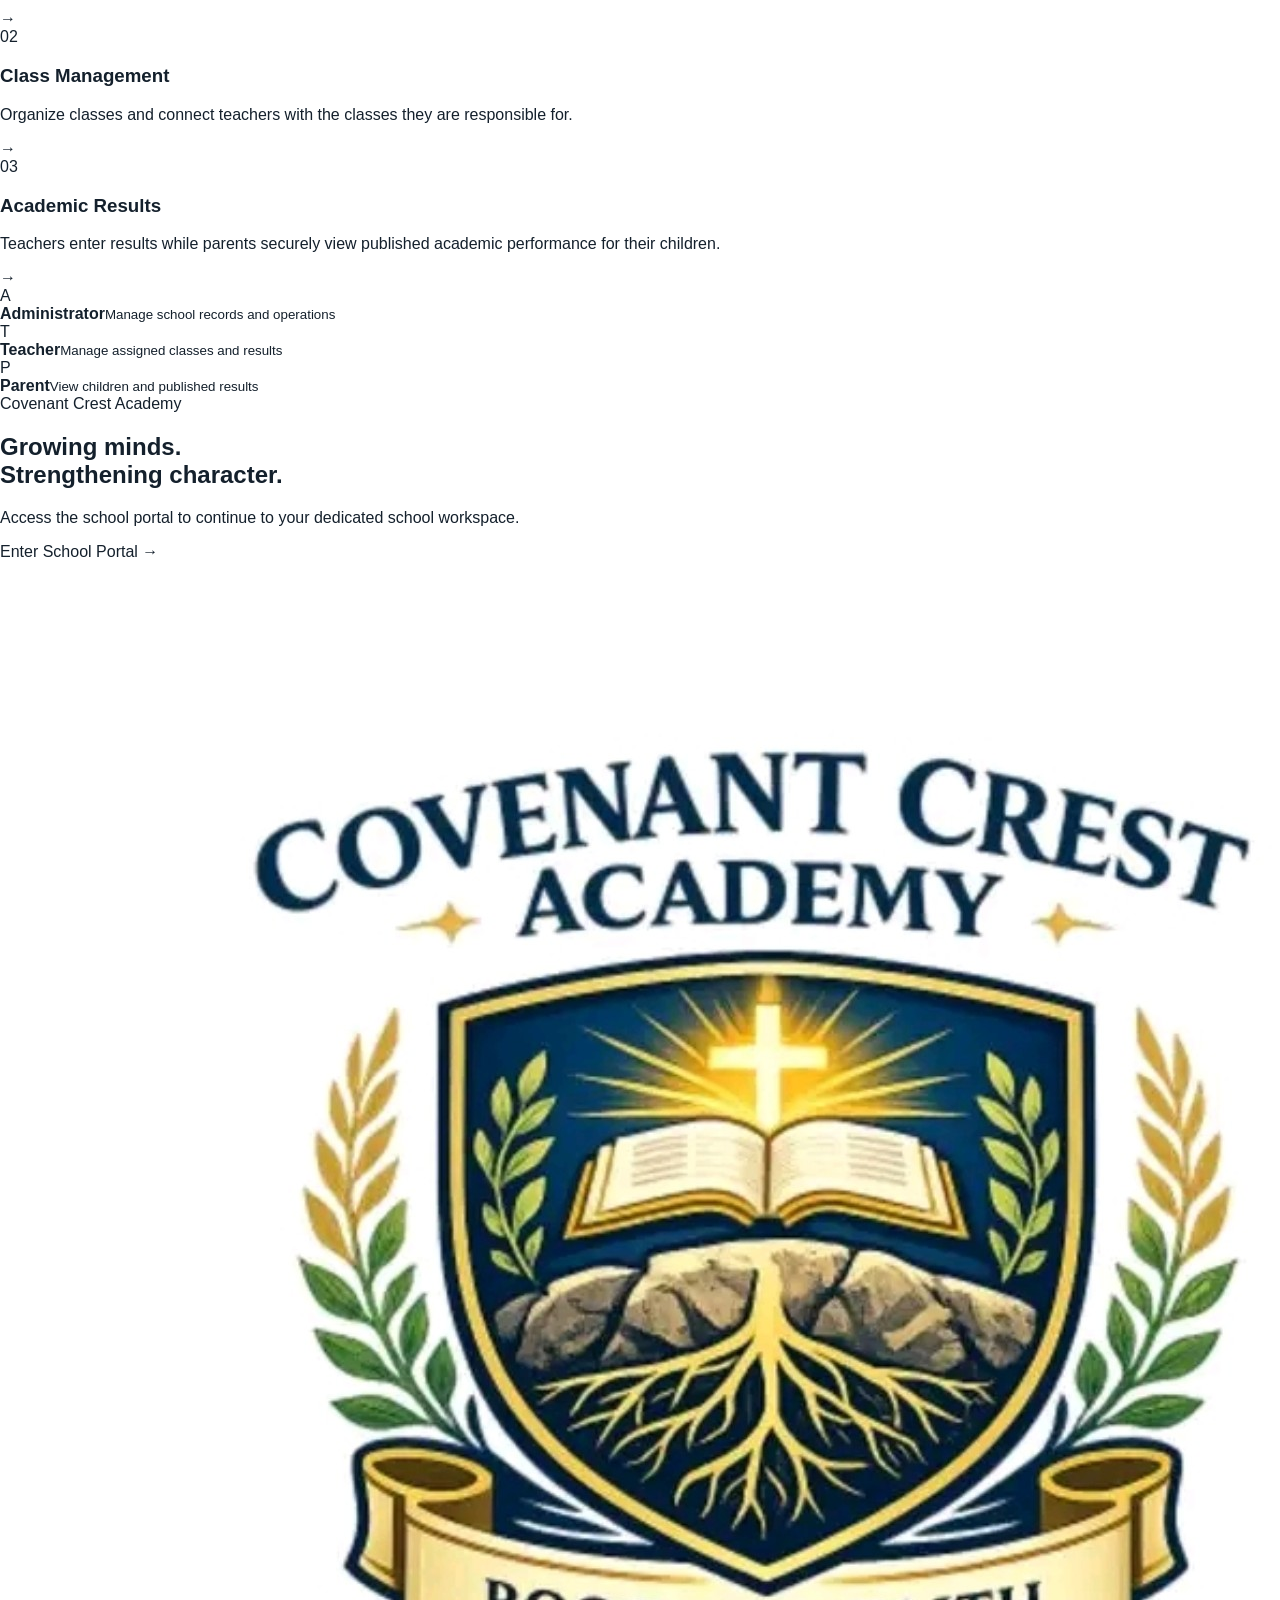
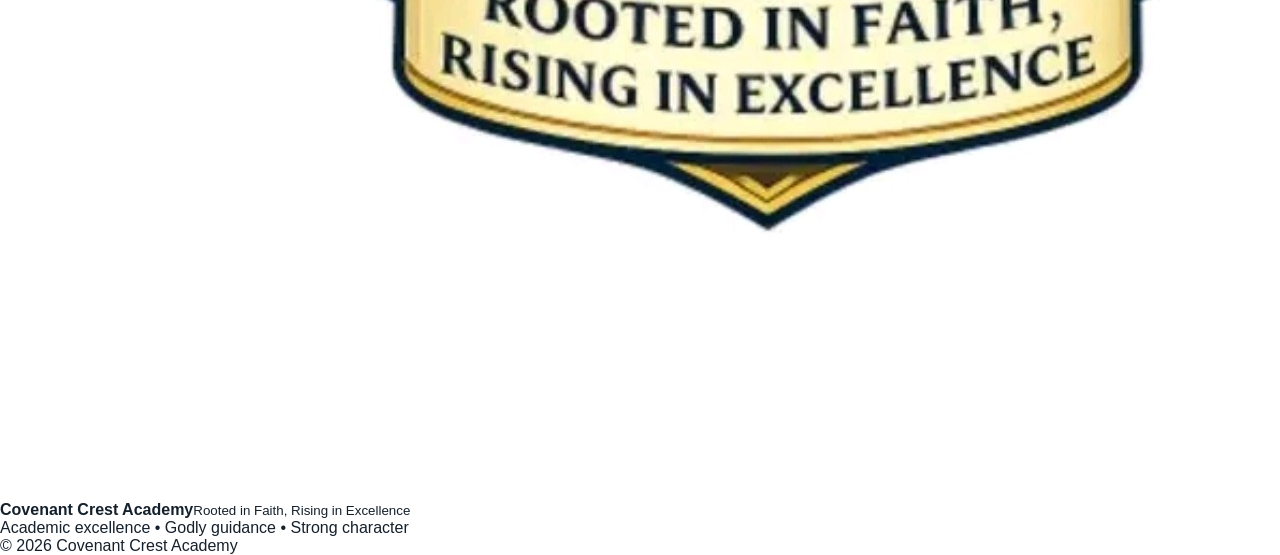
==== commit 03453132: "Modernize Covenant Crest Academy landing page" ====
--- a/index.html
+++ b/index.html
@@ -3,134 +3,224 @@
 <head>
   <meta charset="UTF-8">
   <meta name="viewport" content="width=device-width, initial-scale=1.0">
-  <meta name="description" content="Covenant Crest Academy — Rooted in Faith, Rising in Excellence.">
-  <title>Covenant Crest Academy</title>
+  <meta name="description" content="Covenant Crest Academy — Rooted in Faith, Rising in Excellence. A school committed to academic, spiritual, moral and social development.">
+  <meta name="theme-color" content="#06345d">
+  <title>Covenant Crest Academy | Rooted in Faith, Rising in Excellence</title>
   <link rel="stylesheet" href="./src/css/styles.css">
 </head>
-<body>
-  <header class="site-header">
-    <a class="brand" href="./index.html">
+<body class="landing-page">
+
+  <header class="landing-header" id="landing-header">
+    <a class="landing-brand" href="./index.html" aria-label="Covenant Crest Academy home">
       <img src="./public/images/logo.jpg" alt="Covenant Crest Academy logo" decoding="async">
       <span>
         <strong>Covenant Crest Academy</strong>
         <small>Rooted in Faith, Rising in Excellence</small>
       </span>
     </a>
-    <nav>
+
+    <nav class="landing-nav" id="landing-nav" aria-label="Main navigation">
       <a href="#about">About</a>
+      <a href="#values">Vision & Mission</a>
       <a href="#features">Portal</a>
-      <a class="btn btn-primary btn-sm" href="./login.html">Portal Login</a>
+      <a class="landing-login" href="./login.html">Portal Login <span aria-hidden="true">→</span></a>
     </nav>
+
+    <button class="landing-menu" id="landing-menu" type="button" aria-label="Open navigation" aria-expanded="false">
+      <span></span><span></span><span></span>
+    </button>
   </header>
 
   <main>
-    <section class="hero">
-      <div class="hero-slides">
-        <div class="hero-slide active">
-          <img src="./public/images/hero/hero-1.jpg" alt="Covenant Crest Academy students" fetchpriority="high" decoding="async">
-        </div>
-        <div class="hero-slide">
-          <img src="./public/images/hero/hero-2.jpg" alt="Covenant Crest Academy students in class" loading="lazy" decoding="async">
-        </div>
-      </div>
-      <div class="hero-overlay"></div>
-      <div class="hero-content">
-        <p class="eyebrow">Covenant Crest Academy</p>
-        <h1>Rooted in Faith,<br>Rising in Excellence.</h1>
-        <p>Learning, character, and academic excellence supported by a simple digital school portal.</p>
-        <div class="hero-actions">
-          <a class="btn btn-gold" href="./login.html">Access Portal</a>
-          <a class="btn btn-light" href="#features">Explore System</a>
-        </div>
-      </div>
-      <div class="hero-dots" aria-label="Hero slides">
-        <button class="active" data-slide="0" aria-label="Slide 1"></button>
-        <button data-slide="1" aria-label="Slide 2"></button>
-      </div>
-    </section>
-
-    <section id="about" class="section intro">
-      <div>
-        <p class="eyebrow">Our school</p>
-        <h2>One place for the school community.</h2>
-      </div>
-      <p>The Covenant Crest Academy portal connects school administration, teachers, and parents around the core information that matters: students, classes, parent relationships, and academic results.</p>
-    </section>
-
-    <section class="section feature-grid" aria-label="Our vision and mission">
-      <article class="feature-card">
-        <span>OUR VISION</span>
-        <h3>Future Leaders with Purpose</h3>
-        <p>To raise future leaders equipped to make positive impacts in the society through Godly guidance and academic excellence.</p>
-      </article>
-      <article class="feature-card">
-        <span>OUR MISSION</span>
-        <h3>Training Well-Rounded Leaders</h3>
-        <p>To train future leaders that are academically, spiritually, morally and socially sound.</p>
-      </article>
-    </section>
-
-    <section id="features" class="section">
-      <div class="section-heading">
-        <p class="eyebrow">MVP Modules</p>
-        <h2>Everything starts with the student.</h2>
-      </div>
-      <div class="feature-grid">
-        <article class="feature-card">
-          <span>01</span>
-          <h3>Student Registration</h3>
-          <p>Register students, assign classes, and connect children with parent accounts.</p>
-        </article>
-        <article class="feature-card">
-          <span>02</span>
-          <h3>Class Management</h3>
-          <p>Manage classes, connect teachers to their assigned classes, and maintain an organized student structure.</p>
-        </article>
-        <article class="feature-card">
-          <span>03</span>
-          <h3>End-of-Term Results</h3>
-          <p>Teachers enter CA and examination scores while parents view published results.</p>
-        </article>
-      </div>
-    </section>
-
-    <section class="section role-strip">
-      <div>
-        <strong>Admin</strong>
-        <span>Manage the school</span>
-      </div>
-      <div>
-        <strong>Teacher</strong>
-        <span>Enter academic results</span>
-      </div>
-      <div>
-        <strong>Parent</strong>
-        <span>View children, fees and results</span>
+    <section class="landing-hero">
+      <div class="landing-hero-slides" aria-hidden="true">
+        <div class="landing-hero-slide active">
+          <img src="./public/images/hero/hero-1.jpg" alt="">
+        </div>
+        <div class="landing-hero-slide">
+          <img src="./public/images/hero/hero-2.jpg" alt="">
+        </div>
+      </div>
+      <div class="landing-hero-shade"></div>
+      <div class="landing-hero-glow"></div>
+
+      <div class="landing-container landing-hero-inner">
+        <div class="landing-hero-copy">
+          <div class="landing-kicker"><span></span> Covenant Crest Academy</div>
+          <h1>Building character.<br><em>Shaping futures.</em></h1>
+          <p class="landing-hero-text">A nurturing learning environment where faith, knowledge, discipline and excellence prepare young people to make a positive impact in society.</p>
+
+          <div class="landing-hero-actions">
+            <a class="landing-btn landing-btn-gold" href="./login.html">Access School Portal <span>→</span></a>
+            <a class="landing-btn landing-btn-ghost" href="#about">Discover Our School</a>
+          </div>
+
+          <div class="landing-trust">
+            <div><strong>Faith</strong><span>Guided by values</span></div>
+            <div><strong>Excellence</strong><span>Driven to achieve</span></div>
+            <div><strong>Character</strong><span>Built for impact</span></div>
+          </div>
+        </div>
+
+        <div class="landing-hero-card">
+          <div class="landing-card-logo"><img src="./public/images/logo.jpg" alt="" decoding="async"></div>
+          <p>Our guiding principle</p>
+          <h2>Rooted in Faith,<br>Rising in Excellence.</h2>
+          <div class="landing-card-line"></div>
+          <small>Academic excellence • Godly guidance • Strong character</small>
+        </div>
+      </div>
+
+      <div class="landing-slide-controls" aria-label="Hero image controls">
+        <button class="active" data-slide="0" aria-label="Show first image"></button>
+        <button data-slide="1" aria-label="Show second image"></button>
+      </div>
+    </section>
+
+    <section id="about" class="landing-section landing-about">
+      <div class="landing-container landing-about-grid">
+        <div>
+          <div class="landing-section-label">Who we are</div>
+          <h2>A school community built around <span>purpose.</span></h2>
+        </div>
+        <div>
+          <p class="landing-lead">Covenant Crest Academy is committed to raising young people who are academically capable, spiritually grounded, morally responsible and socially prepared.</p>
+          <p>Our digital school portal brings administration, teachers and parents together around essential student and academic information, making everyday school management simpler and more organized.</p>
+          <a class="landing-text-link" href="#values">Learn about our vision and mission <span>→</span></a>
+        </div>
+      </div>
+    </section>
+
+    <section id="values" class="landing-section landing-values">
+      <div class="landing-container">
+        <div class="landing-section-intro">
+          <div>
+            <div class="landing-section-label">What guides us</div>
+            <h2>Purpose at the heart<br>of everything we do.</h2>
+          </div>
+          <p>Our vision and mission define the kind of leaders we seek to develop and the values that shape our learning community.</p>
+        </div>
+
+        <div class="landing-values-grid">
+          <article class="landing-value-card landing-value-main">
+            <div class="landing-value-number">01</div>
+            <div>
+              <div class="landing-mini-label">OUR VISION</div>
+              <h3>Future leaders with purpose.</h3>
+              <p>To raise future leaders equipped to make positive impacts in the society through Godly guidance and academic excellence.</p>
+            </div>
+          </article>
+
+          <article class="landing-value-card">
+            <div class="landing-value-number">02</div>
+            <div>
+              <div class="landing-mini-label">OUR MISSION</div>
+              <h3>Training well-rounded leaders.</h3>
+              <p>To train future leaders that are academically, spiritually, morally and socially sound.</p>
+            </div>
+          </article>
+        </div>
+      </div>
+    </section>
+
+    <section id="features" class="landing-section landing-portal">
+      <div class="landing-container">
+        <div class="landing-section-intro">
+          <div>
+            <div class="landing-section-label">School portal</div>
+            <h2>Simple tools for<br>better school management.</h2>
+          </div>
+          <p>Purpose-built for the people who keep the school community moving: administrators, teachers and parents.</p>
+        </div>
+
+        <div class="landing-feature-grid">
+          <article class="landing-feature-card">
+            <div class="landing-feature-icon">01</div>
+            <h3>Student Management</h3>
+            <p>Register students, assign classes and keep essential student records organized in one place.</p>
+            <span class="landing-feature-arrow">→</span>
+          </article>
+          <article class="landing-feature-card">
+            <div class="landing-feature-icon">02</div>
+            <h3>Class Management</h3>
+            <p>Organize classes and connect teachers with the classes they are responsible for.</p>
+            <span class="landing-feature-arrow">→</span>
+          </article>
+          <article class="landing-feature-card">
+            <div class="landing-feature-icon">03</div>
+            <h3>Academic Results</h3>
+            <p>Teachers enter results while parents securely view published academic performance for their children.</p>
+            <span class="landing-feature-arrow">→</span>
+          </article>
+        </div>
+
+        <div class="landing-role-grid">
+          <div><span class="landing-role-icon">A</span><div><strong>Administrator</strong><small>Manage school records and operations</small></div></div>
+          <div><span class="landing-role-icon">T</span><div><strong>Teacher</strong><small>Manage assigned classes and results</small></div></div>
+          <div><span class="landing-role-icon">P</span><div><strong>Parent</strong><small>View children and published results</small></div></div>
+        </div>
+      </div>
+    </section>
+
+    <section class="landing-cta">
+      <div class="landing-container landing-cta-inner">
+        <div>
+          <div class="landing-section-label">Covenant Crest Academy</div>
+          <h2>Growing minds.<br><span>Strengthening character.</span></h2>
+        </div>
+        <div>
+          <p>Access the school portal to continue to your dedicated school workspace.</p>
+          <a class="landing-btn landing-btn-gold" href="./login.html">Enter School Portal <span>→</span></a>
+        </div>
       </div>
     </section>
   </main>
 
-  <footer class="site-footer">
-    <img src="./public/images/logo.jpg" alt="" decoding="async">
-    <div>
-      <strong>Covenant Crest Academy</strong>
-      <span>Rooted in Faith, Rising in Excellence</span>
+  <footer class="landing-footer">
+    <div class="landing-container landing-footer-inner">
+      <a class="landing-brand footer-brand" href="./index.html">
+        <img src="./public/images/logo.jpg" alt="Covenant Crest Academy logo" decoding="async">
+        <span><strong>Covenant Crest Academy</strong><small>Rooted in Faith, Rising in Excellence</small></span>
+      </a>
+      <div class="landing-footer-note">Academic excellence • Godly guidance • Strong character</div>
+      <div class="landing-footer-copy">© <span id="year"></span> Covenant Crest Academy</div>
     </div>
-    <span class="footer-copy">© <span id="year"></span> Covenant Crest Academy</span>
   </footer>
 
-  <script type="module">
-    document.getElementById("year").textContent = new Date().getFullYear();
-    const slides = [...document.querySelectorAll(".hero-slide")];
-    const dots = [...document.querySelectorAll(".hero-dots button")];
+  <script>
+    const header = document.getElementById("landing-header");
+    const menu = document.getElementById("landing-menu");
+    const nav = document.getElementById("landing-nav");
+    const slides = [...document.querySelectorAll(".landing-hero-slide")];
+    const dots = [...document.querySelectorAll(".landing-slide-controls button")];
     let current = 0;
+
     function showSlide(index) {
       current = index;
-      slides.forEach((s, i) => s.classList.toggle("active", i === index));
-      dots.forEach((d, i) => d.classList.toggle("active", i === index));
+      slides.forEach((slide, i) => slide.classList.toggle("active", i === index));
+      dots.forEach((dot, i) => dot.classList.toggle("active", i === index));
     }
-    dots.forEach((dot, i) => dot.addEventListener("click", () => showSlide(i)));
-    setInterval(() => showSlide((current + 1) % slides.length), 6000);
+
+    dots.forEach((dot, index) => dot.addEventListener("click", () => showSlide(index)));
+    setInterval(() => showSlide((current + 1) % slides.length), 6500);
+
+    window.addEventListener("scroll", () => {
+      header.classList.toggle("scrolled", window.scrollY > 30);
+    }, { passive: true });
+
+    menu.addEventListener("click", () => {
+      const open = nav.classList.toggle("open");
+      menu.classList.toggle("open", open);
+      menu.setAttribute("aria-expanded", String(open));
+    });
+
+    nav.querySelectorAll("a").forEach(link => link.addEventListener("click", () => {
+      nav.classList.remove("open");
+      menu.classList.remove("open");
+      menu.setAttribute("aria-expanded", "false");
+    }));
+
+    document.getElementById("year").textContent = new Date().getFullYear();
   </script>
 </body>
-</html>
+</html>
